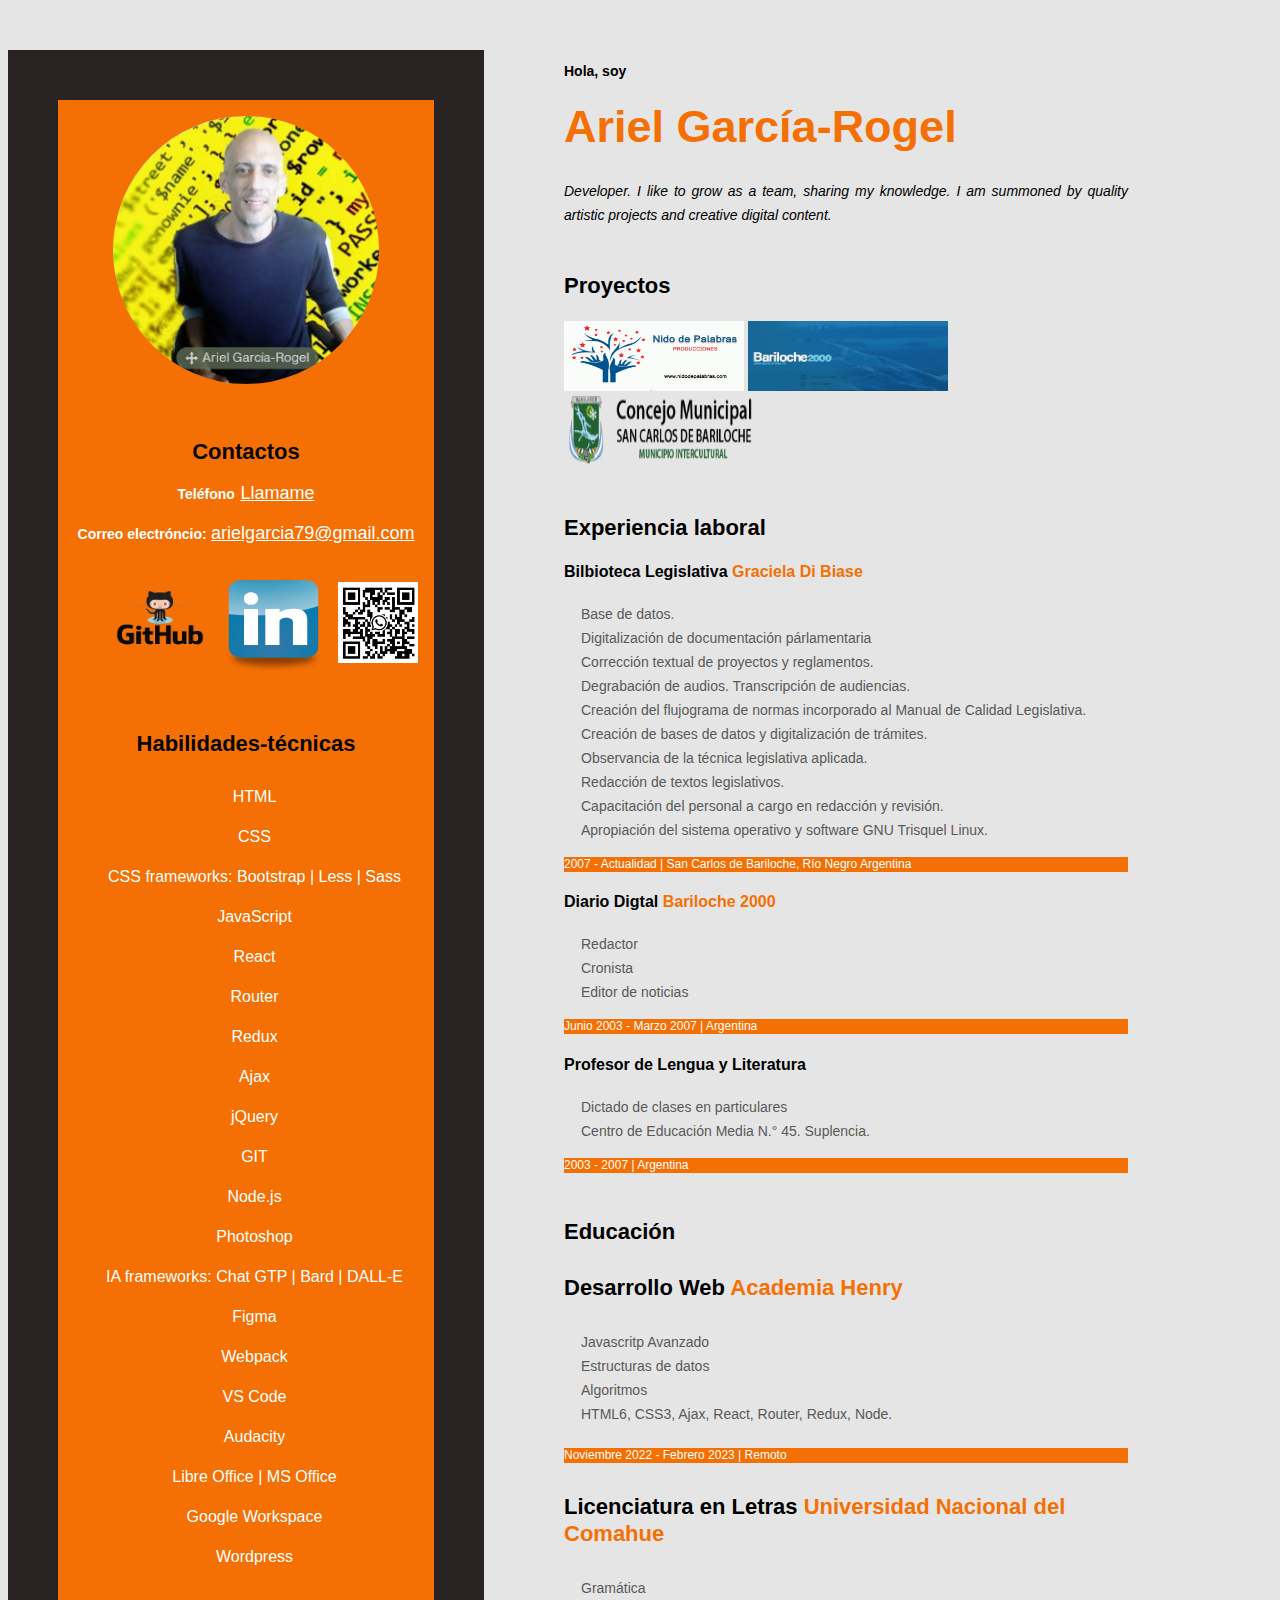
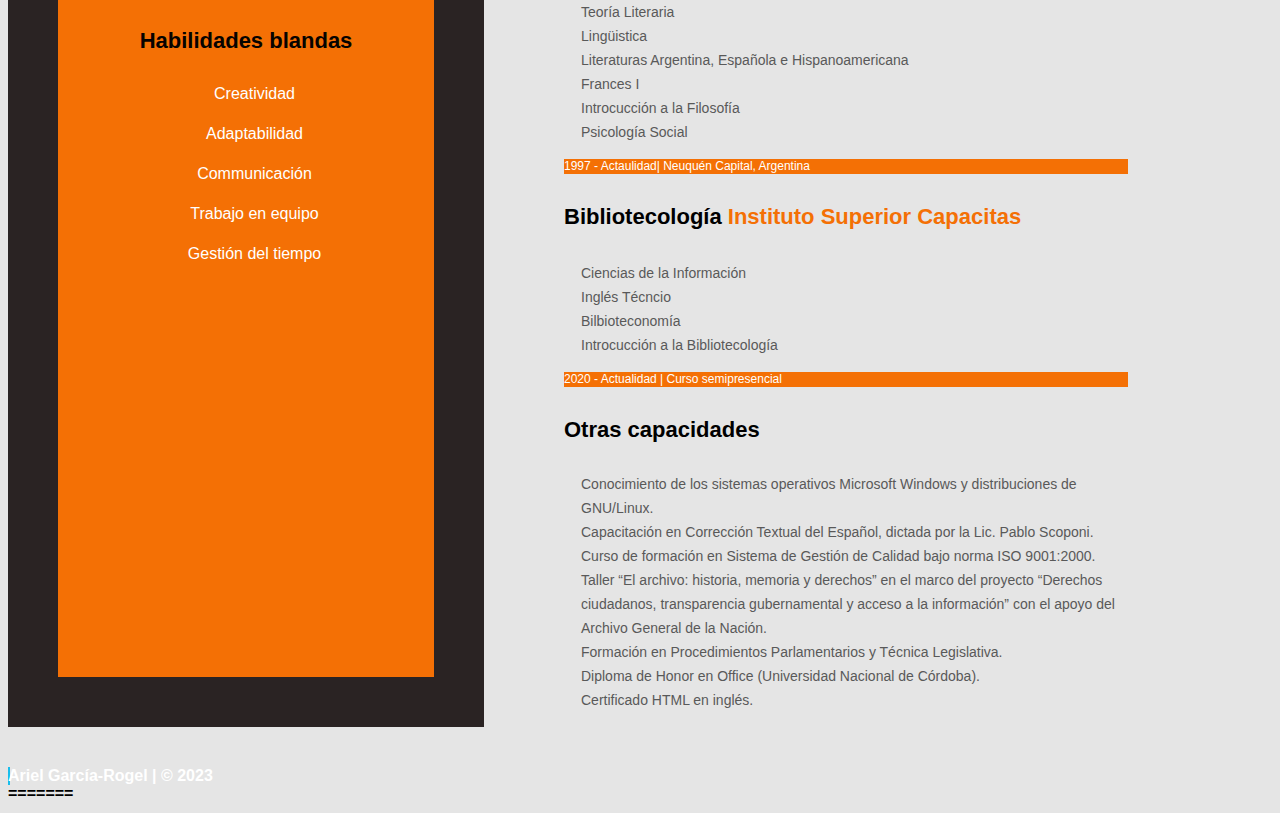
==== index.html @ dad8a307 "230621" ====
<!DOCTYPE html>
<html lang="en">
<head>
    <meta charset="UTF-8">
    <html>
        <head>
            
        </head>
    </html>
    <meta http-equiv="X-UA-Compatible" content="IE=edge">
    <meta name="viewport" content="width=device-width, initial-scale=1.0">
    <title>AEGR</title>
    <link rel="icon" href ="./favicon.png" >
    <link rel="stylesheet" href="css/styles.css">
    <link rel="preconnect" href="https://fonts.gstatic.com" crossorigin>
    <link href="https://fonts.googleapis.com/css2?family=Montserrat:ital,wght@0,300;1,400;1,700&display=swap" rel="stylesheet">

    <script src="https://ajax.googleapis.com/ajax/libs/jquery/3.4.1/jquery.min.js"></script>
</head>
<body>
    
    <!-- Contenedor principal -->
    <div class="contenedor-principal">
        
        <!-- Información general -->
        <div class="informacion-general"> 
             
            <!-- Descripción -->
            <div class="descripcion">
             
            <h2 class="descripcion-profesion">Hola, soy</h2> 
            <h1 class="nombre"> Ariel García-Rogel</h1>
            <!-- <p class="texto-descripcion"> Soy experto en Letras y estoy iniciando mi carrera como Full Stack Developer. Me gusta crecer en equipo, compartiendo mi talento y conocimiento. Los proyectos artísticos de calidad y los contenidos digitales creativos me convocan.</p> -->
       <p class="textoDescripcionEnglish"> Developer. I like to grow as a team, sharing my knowledge. I am summoned by quality artistic projects and creative digital content.  </p></div>
       <script src="https://ajax.googleapis.com/ajax/libs/jquery/2.1.1/jquery.min.js"></script>
       <div class="response">
         <span class="dismiss">X</span>
                 </div> <!--  Proyectos -->
                <nav></nav>
           <div class="proyectos">
            <h3 class="titulo-seccion-principal">Proyectos</h3>
            <!-- <div> -->
             <a href="https://nidodepalabras.com" target=»_blank»><img class="imagen1" src="./img/img1.jpg" height="70px" width="180px"></a>
            <!-- </div> -->
            <!-- <div> -->
                <a href="https://bariloche2000.com/" target=»_blank»><img class="imagen2" src="./img/img2.png" height="70px" width="200px"></a></span>
             <!-- </div> -->
             <!-- <div> -->
                <a href="https://concejobariloche.gov.ar/" target=»_blank»><img class="imagen3" src="./img/img3.png"  height="70px" width="200px"></a></span>
             <!-- </div> -->
             <!-- <a href="https://concejobariloche.gov.ar/" target=»_blank»><img class="imagen3" src="./img/img3.png"  height="70px" width="200px"></a></span>
            -->

                <!-- Experiencia laboral -->
                <div class="expriencia-laboral"> <h3 class="titulo-seccion-principal"> Experiencia laboral</h3>
                    <!-- Empresa -->

                   <div> <h4>Bilbioteca Legislativa <span class= "colornaranja">Graciela Di Biase</span></h4>   
                   </div>
                   <ul class="lista-experiencia">
                    <li>Base de datos. </li>
                    <li>Digitalización de documentación párlamentaria </li>                                   
                    <li> Corrección textual de proyectos y reglamentos.</li>
                    <li> Degrabación de audios. Transcripción de audiencias.</li>
                    <li> Creación del flujograma de normas incorporado al Manual de Calidad Legislativa. </li>
                    <li> Creación de bases de datos y digitalización de trámites.</li>
                    <li> Observancia de la técnica legislativa aplicada.</li>
                    <li> Redacción de textos legislativos.</li>
                    <li> Capacitación del personal a cargo en redacción y revisión. </li>
                    <li> Apropiación del sistema operativo y software GNU Trisquel Linux.</li>
                    </ul>
                            <p class="periodoempresa">2007 - Actualidad  | San Carlos de Bariloche, Río Negro Argentina</p>
                         
                     <div><h4>Diario Digtal <span class= "colornaranja">Bariloche 2000</span> </h4> 
                          
                         <ul class="lista-experiencia">
                            <li>Redactor</li>                             
                            <li>Cronista</li>
                            <li>Editor de noticias</li>
                         </ul>
                         <p class="periodoempresa">  Junio 2003 - Marzo 2007  |  Argentina</p>
                        <div>  <h4>Profesor de Lengua y Literatura <span class= "colornaranja"></span> </h4> 
                          
                            <ul class="lista-experiencia">
                                <li>Dictado de clases en particulares</li>
                                <li>Centro de Educación Media N.° 45. Suplencia. </li>
                               </ul>
                               <p class="periodoempresa">  2003 - 2007  |  Argentina</p></div>
                    </div>
                </nav>
                    <!-- Educación-->
                    <div class="educacion">
                        <h3 class="titulo-seccion-principal"> Educación</h3>
                    <!--Universitarios--> 
                    <div> 
                        <h4>Desarrollo Web <span class= "colornaranja">Academia Henry</span></h4>                
                        <ul class="lista-experiencia"><li>Javascritp Avanzado </li>
                            <li>Estructuras de datos</li> 
                            <li>Algoritmos</li>
                            <li>HTML6, CSS3, Ajax, React, Router, Redux, Node.</li></ul>                        </p>
                        <p class="periodoempresa"> Noviembre 2022 - Febrero 2023 | Remoto </p>
                  </div> 
                   <div> 
                          <h4 ><h4>Licenciatura en Letras<span class= "colornaranja"> Universidad Nacional del Comahue</span></h4>                
                        
                          <ul class="lista-experiencia"> <li> Gramática </li> <li> Teoría Literaria </li> <li>Lingüistica </li>  <li>Literaturas Argentina, Española e Hispanoamericana</li> <li> Frances I</li> <li> Introcucción a la Filosofía</li> <li> Psicología Social</li></p>
                          </ul>
                          <p class="periodoempresa">1997 - Actaulidad| Neuquén Capital, Argentina </p>
                        </div>
                    <div> 
                        <h4>Bibliotecología <span class= "colornaranja">Instituto Superior Capacitas</span></h4>                
                        <h5> 
                            </h5>
                        
                        <ul class="lista-experiencia"> <li> Ciencias de la Información </li> <li>Inglés Técncio </li> <li>Bilbioteconomía </li><li> Introcucción a la Bibliotecología</li></p> 
                        </ul><p class="periodoempresa">2020 - Actualidad | Curso semipresencial </p></div>
                  
              
                  <div class="cham">
                    <h4> Otras capacidades <span class= "colornaranja"></span></h4>
                    <ul class="lista-experiencia">
                        <li>Conocimiento de los sistemas operativos Microsoft Windows y distribuciones de GNU/Linux. </li>
                        <li>Capacitación en Corrección Textual del Español, dictada por la Lic. Pablo Scoponi.</li>
                         <li>Curso de formación en Sistema de Gestión de Calidad bajo norma ISO 9001:2000.</li>
                         <li>Taller “El archivo: historia, memoria y derechos” en el marco del proyecto “Derechos ciudadanos, transparencia gubernamental y acceso a la información” con el apoyo del Archivo General de la Nación.</li>
                         <li>Formación en Procedimientos Parlamentarios y Técnica Legislativa. </li>
                         <li>Diploma de Honor en Office (Universidad Nacional de Córdoba).</li>
                        <li>Certificado HTML en inglés.</li>
                        
                </ul>
                        </div>
       </div>
  </div>
</div>   
        </div>
      
    <!-- Barra lateral -->
    <aside class= "barraLateral"> 
    
           <figure>  
            <img onclick="changeScr()" ondblclick="returnFoto()" id="foto" src ="./ariel garcia-rogel.jpeg" alt="AEGR foto del desarrollador" width="300px">
            <!-- <figcaption >  
               <p id="epigrafe">Snoppy working if you click the picture </p>  
            </figcaption>   -->
         </figure>  
         <div class="contactos"> 
            <h3 class="titulo">Contactos</h3> 
            <span class="contactos-tipo">Teléfono</span>
            <a class="contenido-contacto" href="tel:+5492944802730"> Llamame </a>
        </div> 
        <div>
            
        <div>
             <span class="contactos-tipo">Correo electróncio:</span>
            
             <a class="contenido-contacto" href="mailito">arielgarcia79@gmail.com</a>
        </div>
     <!-- redes -->
     <div> 
        <ul  class="logos">
       <li>
        <a href="https://github.com/Aricoins"> <img src="./img/GitHub-logo.png" alt="logo github" class="logo"/></a>
       </li>
        <li>
        <a href="https://www.linkedin.com/in/aegr/"> <img src="./img/linkedin.png" alt="logo linkedin" class="logo"/></a>
       </li>
        <li>
        <a href="https://wa.me/qr/36R5VFO5R3DOA1"> <img src="./img/whatsapqr.png" alt="logo linkedin" class="whatsapqr"/></a>
       </li>
    </ul>
    </div>
       <!-- Habilidades Técnicas -->
    <div class="habilidades-tecnicas">
        <h3 class="titulo"> Habilidades-técnicas</h3>
    <ul class="listalateral"> 
        <li><span class="item">HTML </span></li>
        <li><span class="item">CSS </span></li>
        <li><span class="item">CSS frameworks: Bootstrap | Less | Sass</span></li>
        <li><span class="item">JavaScript </span></li>
        <li><span class="item">React</span></li>
        <li><span class="item">Router</span></li>
        <li><span class="item">Redux</span></li>
        <li><span class="item">Ajax</span></li>
        <li><span class="item">jQuery</span></li>
         <li><span class="item">GIT </span></li>
        <li><span class="item">Node.js </span></li>
        <li><span class="item">Photoshop </span></li>
        <li><span class="item">IA frameworks: Chat GTP | Bard | DALL-E</span></li>
        <li><span class="item">Figma</span></li>
        <li><span class="item">Webpack </span></li>
        <li><span class="item">VS Code</span></li>
        <li><span class="item">Audacity</span></li>
        <li><span class="item">Libre Office | MS Office </span></li>
        <li><span class="item">Google Workspace</span></li>
        <li><span class="item">Wordpress</span></li>
        
        </ul>
    </div>
    <!-- Habilidades blandas -->
    <div class="habilidades-blandas"> 
        <h3 class="titulo">Habilidades blandas</h3>
        <ul class="listalateral"> 
        <li><span class="item">Creatividad</span> </li>
        <li><span class="item">Adaptabilidad</span> </li>
        <li><span class="item">Communicación</span></li>
        <li><span class="item">Trabajo en equipo</span></li>
        <li><span class="item">Gestión del tiempo</span></li>
    </ul>
    </div> 
    </aside>
</div>
</div>
<footer class="foot"> Ariel García-Rogel | © 2023 </footer>
</body>
<script type="text/javascript" src="./index.js" async></script>
<!-- 
<div class="cal"><div class="tituloapp">Ingrese su cantidad de UVA´s</div>
    <div class="boton3"> <input class="convertir" ></input></div> 
<button class="boton2">Convertir</button>  </div> </html> -->
=======

</html>
---- css/styles.css ----
body {
    background-color: #E5E5E5;
    font-family:'Lucida Sans', 'Lucida Sans Regular', 'Lucida Grande', 'Lucida Sans Unicode', Geneva, Verdana, sans-serif; 
    padding: 2px 0;
    font-weight: 900;
 max-width: calc(100% - 100px);
}


    #foto2{
        
        margin: 15px 0;
        transition: all;
        -webkit-transition: all 1s ease;
        -moz-transition: all 1s ease;
        -o-transition: all 1s ease;
         height: 400px;
        width: 650px;
        margin-left: -50px;
    }

/* nav ul{
    list-style-type: none;
    text-align: center;
 }
li{
    line-height: 24px;
   } */


/*--------------------*/
/*Contenedor Principal*/
/*--------------------*/
.response {
    display: none;
    opacity: 0.9;
    position: absolute;
    bottom: 15px;
    left: 15px;
    margin: 0;
    padding: 0;
    width: 500px;
}

.contenedor-principal {
display: flex;
flex-direction: row-reverse;
margin: 40px auto;
width: 1200px;
}
.nombre{
    color: rgb(244, 112, 5);
   
}
.colornaranja {

    color:rgb(244, 112, 5);
}


.informacion-general {   
    padding: 1px 80px;
    width: 600px;
    background-image: url("../img/backdev.jpg") 0.2;
    
}

/*Descripcion*/
.texto-descripcion {
  
    font-style: normal;
    font-weight: 400;
    font-size: 14px;
    line-height: 24px;
    text-align: justify;
   }

.textoDescripcionEnglish
{

    font-style: italic;
    font-weight: 400;
    font-size: 14px;
    line-height: 24px;
    text-align: justify;
   }

.descripcion-profesion {
    font-size: 14px;
    font-weight: 700;
   
}
.nombre {
        font-style: normal;
        font-weight: 700;
        font-size: 45px;
        line-height: 55px;
        margin-top: 20px;
        margin-bottom: 25px;
   }
/*Secciones principales*/

.titulo-seccion-principal {

    font-style: normal;
    font-weight: 700;
    font-size: 22px;
    line-height: 27px;
    margin-top: 45px;
   
}

.lista-proyectos {
        font-style: normal;
        font-weight: 700;
        font-size: 14px;
        line-height: 24px;
        color: #000000;
        padding-left: 17px;
      
}

.imagen1 .imagen2 .imagen3{
    transition:all .5s ease-in-out;
}
.imagen3:hover {filter: saturate(300%);}
.imagen2:hover {filter: saturate(300%);}
.imagen1:hover {filter: saturate(300%);}


.enlace-proyecyos {

    font-style: normal;
    font-weight: 400;
    font-size: 14px;
    line-height: 24px;
    color: #595959;

}


.puntitos {
    font-style: normal;
    font-weight: 400;
    font-size: 14px;
    line-height: 24px;
    letter-spacing: 1px;
    padding-left: 17px;
}


.periodoempresa {
    font-style: normal;
    font-weight: 400;
    font-size: 12px;
    line-height: 15px;
    color: #A8A8A8;
    margin-top: 15px;
    margin-bottom: 11px;
    color: white;
    background-color: rgb(244, 112, 5);
    }

.lista-experiencia {
font-style: normal;
font-weight: 400;
font-size: 14px;
line-height: 24px;
color: #595959;
padding-left: 17px;

}
/*Seccion Proyectos*/
.puesto-empresa{
    font-style: normal;
    font-weight: 700;
    font-size: 16px;
    line-height: 20px;
}
.programas {

    font-style: normal;
    font-weight: 400;
    font-size: 14px;
    line-height: 24px;
    

}
/*Seccion educacion*/

.educacion {
    font-style: normal;
    font-weight: 700;
    font-size: 22px;
    line-height: 27px;
}

/*--------------------*/
/*Barra Lateral*/
/*--------------------*/

#epigrafe{
  color: white;
  font-weight: 300;
}
.barraLateral {
    background-color: rgb(244, 112, 5);
    width: 400px;
    text-align: center;
    border: #2a2323, solid, 50px;
}
.titulo {
    color: rgb(6, 3, 0);
    font-style: normal;
    font-weight: 700;
    font-size: 22px;
    line-height: 27px;
    margin-top: 50px;
    margin-bottom: 8px;
}
/*Seccion Contactos*/
.contactos-tipo {
    color: white; 
    font-style: normal;
    font-weight: 700;
    font-size: 14px;
    line-height: 24px;
}
.contenido-contacto {
    color: white;
    font-style: normal;
    font-weight: 400;
    font-size: 18px;
    line-height: 40px
}

.contactos, .habilidades-tecnicas, .habilidades-blandas {
    font-style: normal;
    font-size: 20px;
    color: #FFFFFF;
}
.logos{
    width: 80%;
    display: flex;
    flex-direction: row;
    justify-content: space-around;
    align-items: center
}
.logo{
    width: 7em;
    height: 6em;
    padding: 5%;
}
.whatsapqr{
    width: 5em;
    position: relative;
    background: rgb(6, 241, 13);
    margin-left: 20%;
}

.whatsapqr:hover{
    width: 40em;
    background: rgb(6, 241, 13);
    padding: 10%;
    justify-content: center;
}





/*Seccion de lista*/
.listalateral {
    padding-left: 17px;
}

.listalateral > li {
color: rgb(16, 7, 0);
}
.item {
    color: white;
    font-style: normal;
    font-weight: 400;
    font-size: 16px;
    line-height: 40px;
}
.foot{
        text-align: center;
       width: 0;
        overflow: inherit;
        white-space: nowrap;
        font-size: 1rem;
        margin: 2 auto;
        font-family: "Book Antigua", "Arial", "Courier New";
        border-right: 0.15em solid #18bdec;
        animation: typing 4s steps(68) 1s 1 normal both, blink 1s steps(1) infinite;
        background-color: rgb(244, 112, 5);
        color: white;
        animation-play-state: running;
    }
    .foot:hover {
        animation-play-state: running;
      }
      
      @keyframes typing {
        from {
          width: 0;
        }
        to {
          width: 100%;
        }
      }
      @keyframes blink {
        50% {
          border-color: transparent;
        }
      }
    .cal{

   background-color: rgb(6, 1, 1);
   width: 25%;
   padding: 2%;
   border-radius: 1cm;
   position: absolute; 
   display: flex;
   justify-content: center;
   flex-direction: column;
   align-items: center;

 } 
ul{
    list-style-type: none;
}

 .convertir {
    background-color: rgb(55, 59, 27);
    right: 30px; 
    padding: 8%;
    color: white;
    text-align: center;
    font-size: 150%;
    }
 .boton3{
    display: flex;
justify-content: center
  }
  
  .boton2{
  width: 85%;
  border-radius: 3cm;
  
  }
.tituloapp {
    
    width: 100%;
    color: white;
    font-size: 50%;
    background-color: rgb(203, 21, 130);
    border-radius:22cqh;
    border-style:groove;
    border-color:  rgb(75, 114, 75);
    padding: 2%;
    text-align: center;
    display:flex;
    justify-content: center;
    }
    .resultados{
        width: 100%;
        background-color: red;
    }

#foto{

    border-radius: 80%;
    width: 90%;
}
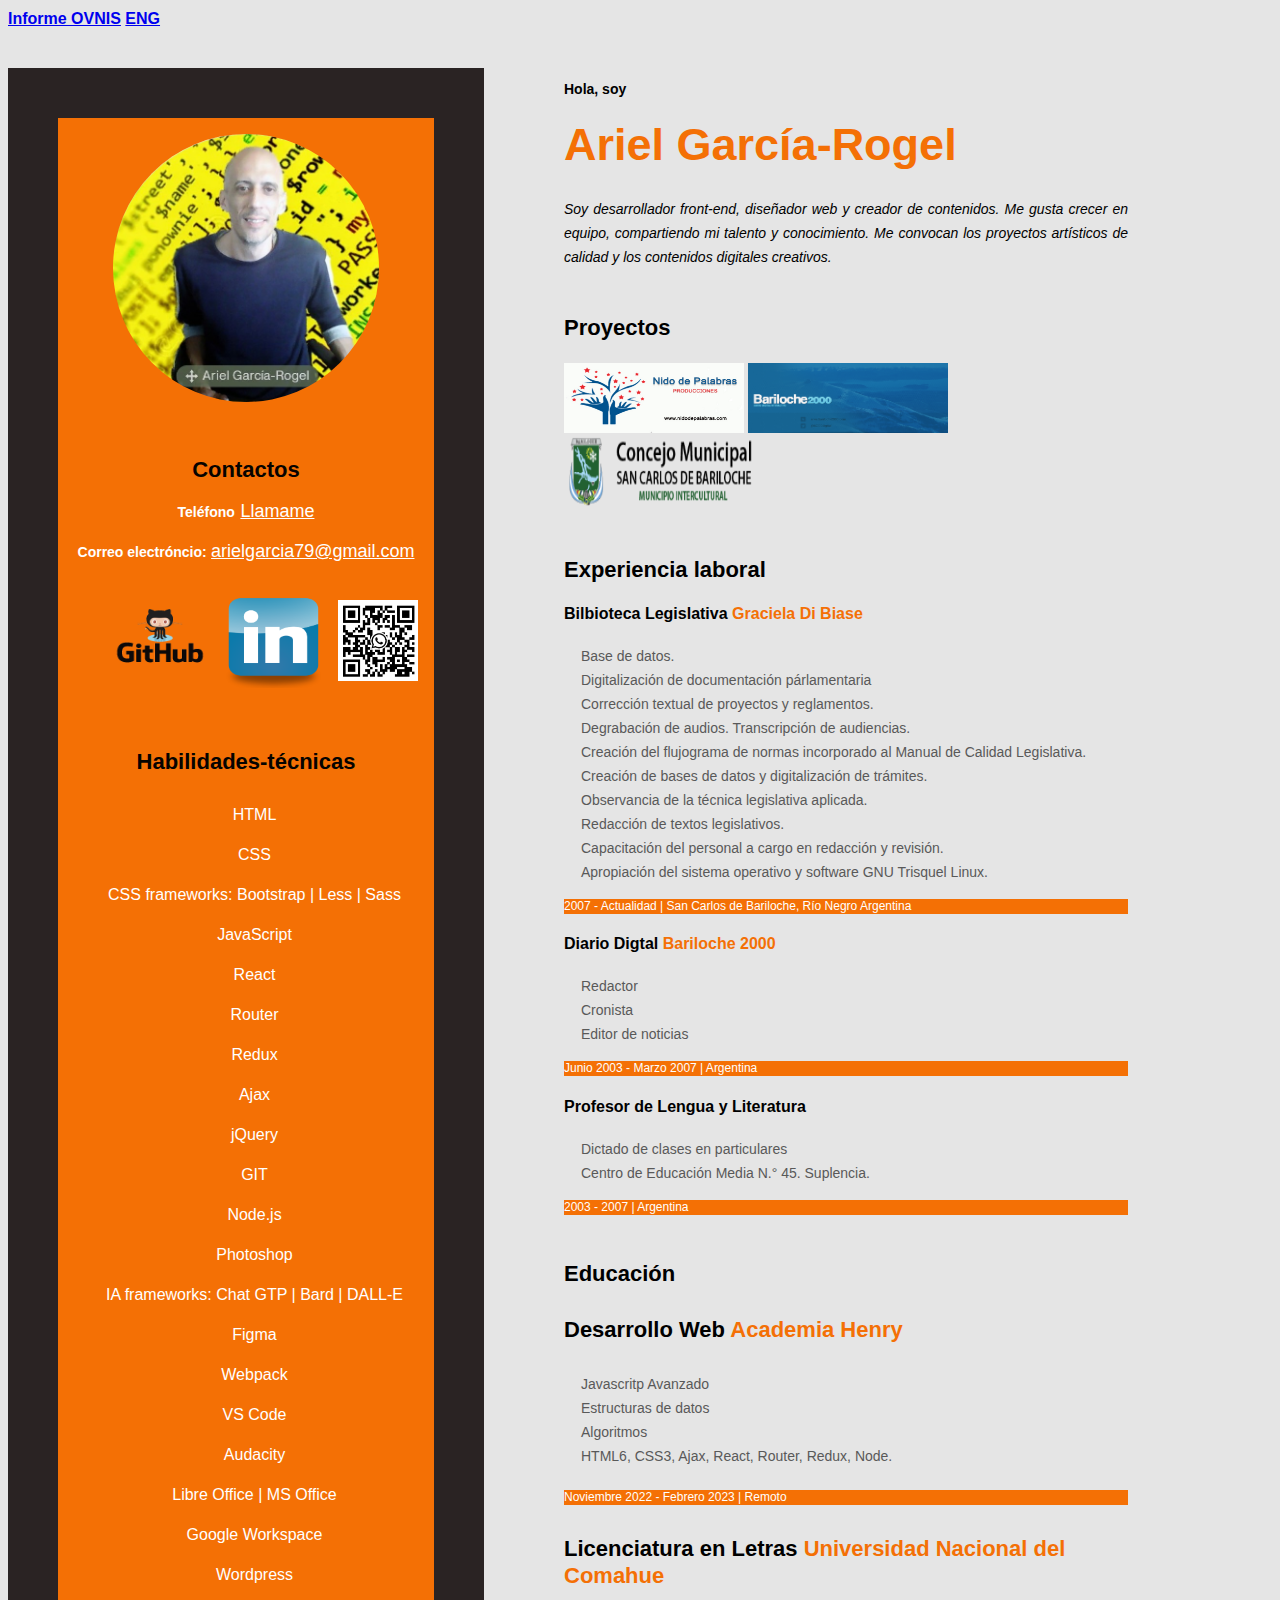
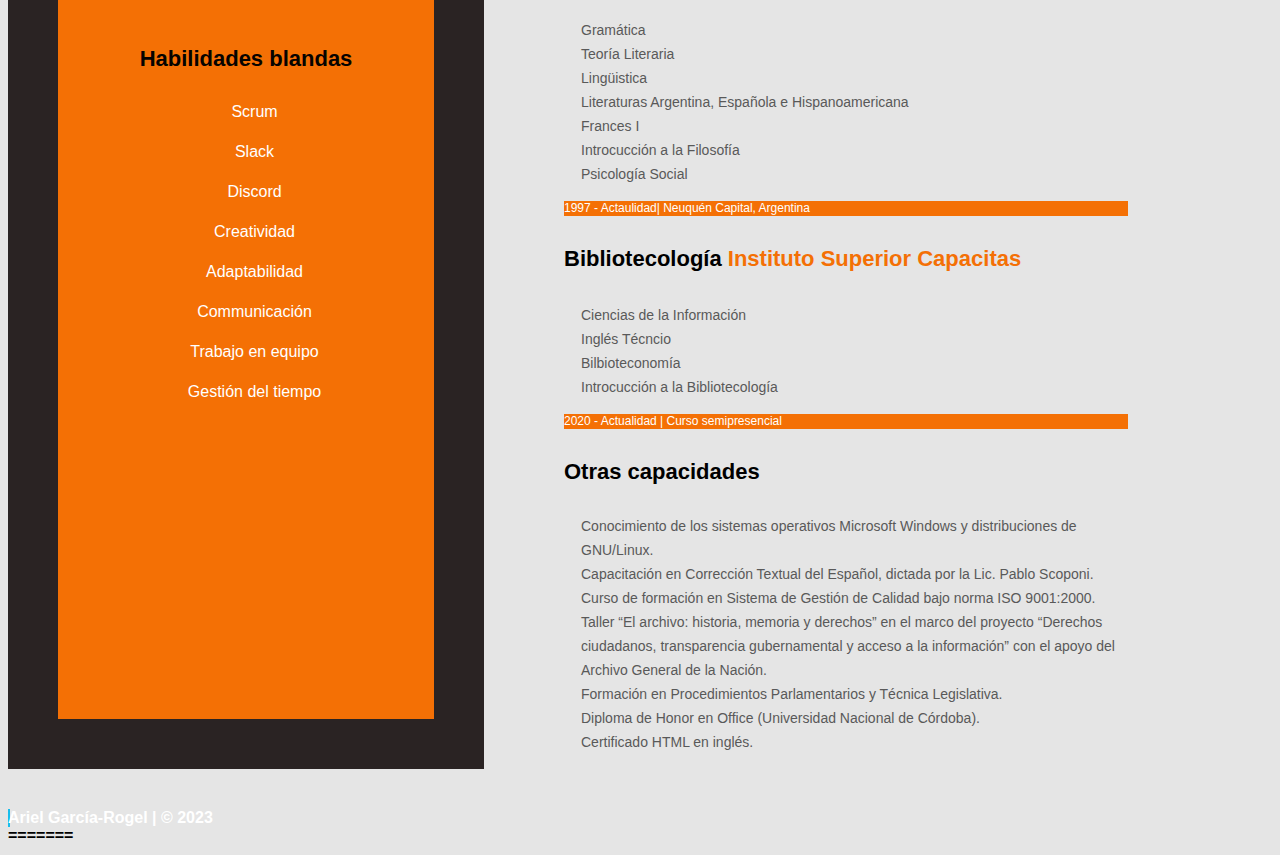
==== commit f4873b64: "ovnis" ====
--- a/index.html
+++ b/index.html
@@ -18,6 +18,9 @@
     <script src="https://ajax.googleapis.com/ajax/libs/jquery/3.4.1/jquery.min.js"></script>
 </head>
 <body>
+    <a href="ovnis.html" title="informeNasaEspañol">Informe OVNIS</a>
+    
+    <a href="index2.html" title="english">ENG</a>
     
     <!-- Contenedor principal -->
     <div class="contenedor-principal">
@@ -31,7 +34,7 @@
             <h2 class="descripcion-profesion">Hola, soy</h2> 
             <h1 class="nombre"> Ariel García-Rogel</h1>
             <!-- <p class="texto-descripcion"> Soy experto en Letras y estoy iniciando mi carrera como Full Stack Developer. Me gusta crecer en equipo, compartiendo mi talento y conocimiento. Los proyectos artísticos de calidad y los contenidos digitales creativos me convocan.</p> -->
-       <p class="textoDescripcionEnglish"> Developer. I like to grow as a team, sharing my knowledge. I am summoned by quality artistic projects and creative digital content.  </p></div>
+       <p class="textoDescripcionEnglish">Soy desarrollador front-end, diseñador web y creador de contenidos. Me gusta crecer en equipo, compartiendo mi talento y conocimiento. Me convocan los proyectos artísticos de calidad y los contenidos digitales creativos. </p></div>
        <script src="https://ajax.googleapis.com/ajax/libs/jquery/2.1.1/jquery.min.js"></script>
        <div class="response">
          <span class="dismiss">X</span>
@@ -200,6 +203,9 @@
     <div class="habilidades-blandas"> 
         <h3 class="titulo">Habilidades blandas</h3>
         <ul class="listalateral"> 
+        <li><span class="item">Scrum</span> </li>
+        <li><span class="item">Slack</span> </li>
+        <li><span class="item">Discord</span> </li>
         <li><span class="item">Creatividad</span> </li>
         <li><span class="item">Adaptabilidad</span> </li>
         <li><span class="item">Communicación</span></li>
--- a/css/styles.css
+++ b/css/styles.css
@@ -259,9 +259,9 @@
 }
 
 .whatsapqr:hover{
-    width: 40em;
+    width: 20em;
     background: rgb(6, 241, 13);
-    padding: 10%;
+    padding: 5%;
     justify-content: center;
 }
 
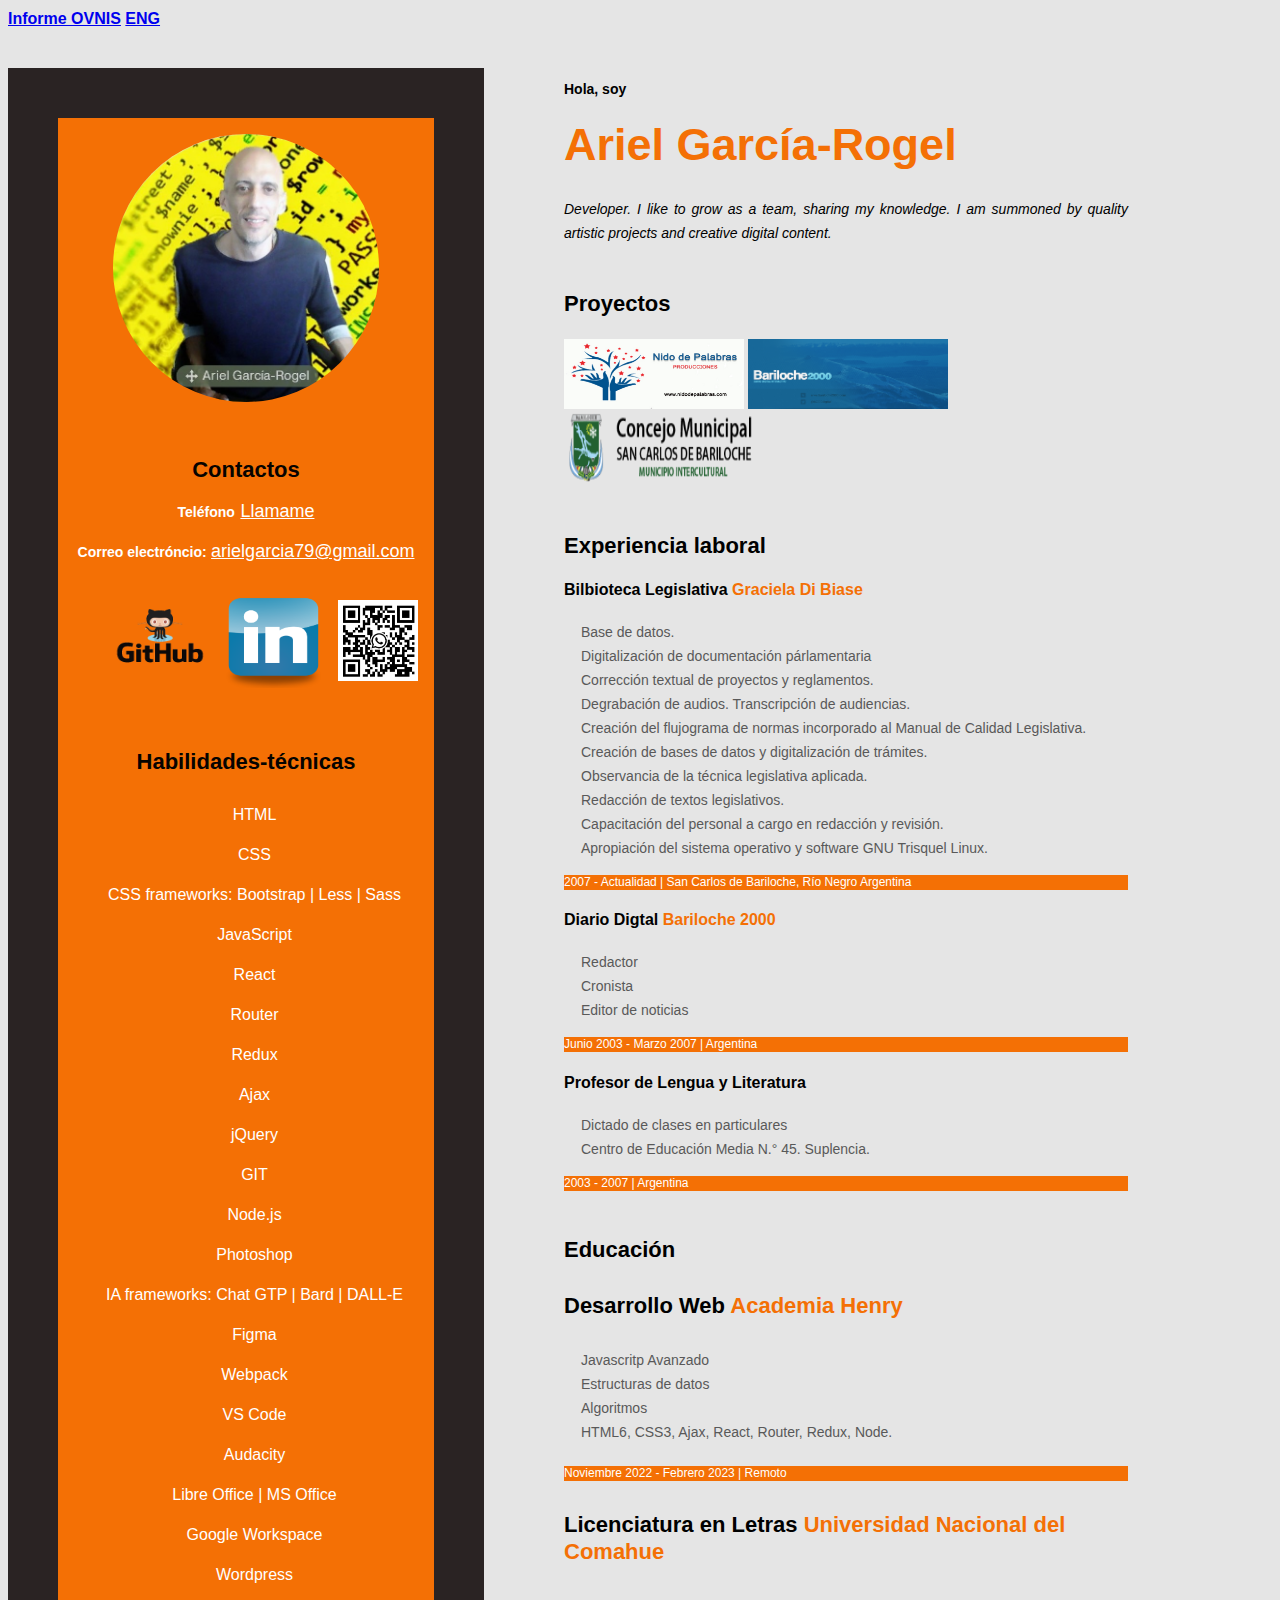
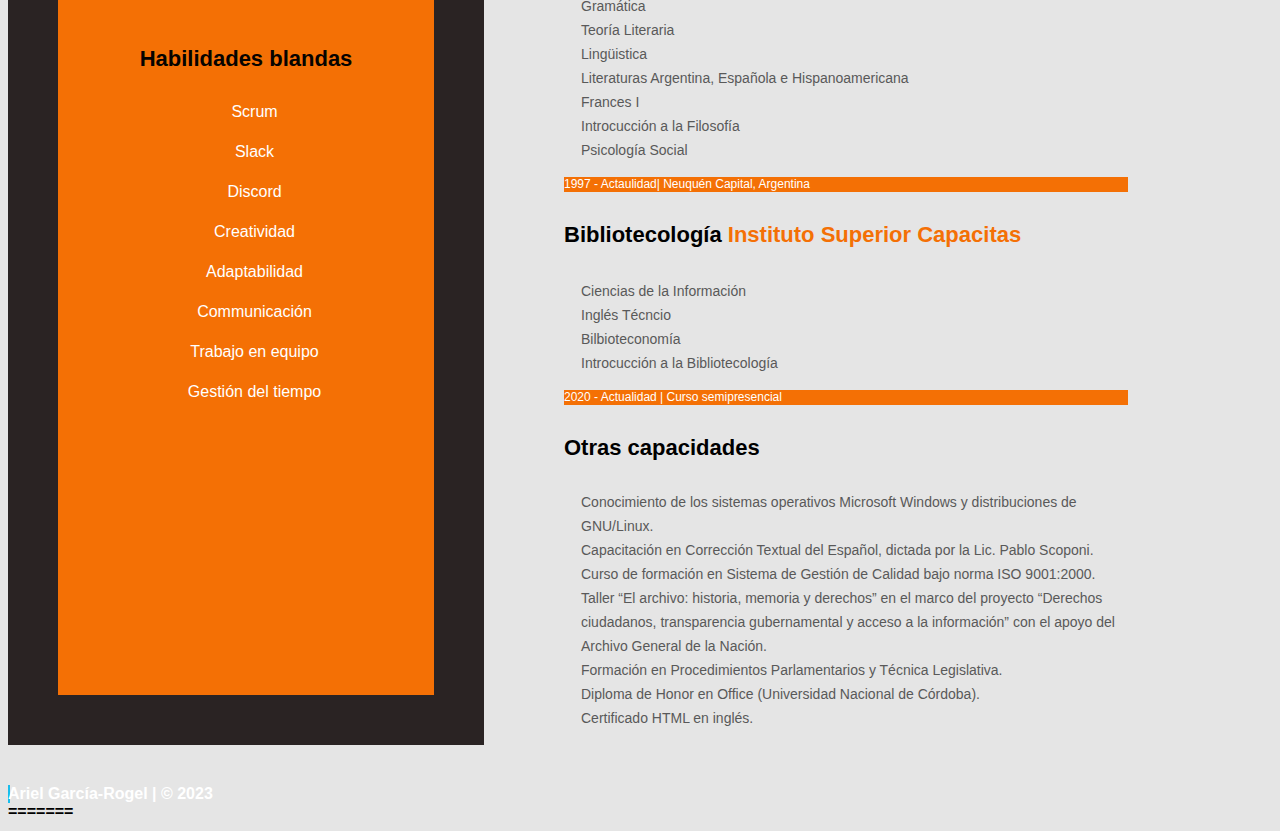
==== commit 930c3c53: "Merge branch 'master' of https://github.com/Aricoins/cvEs" ====
--- a/index.html
+++ b/index.html
@@ -34,7 +34,7 @@
             <h2 class="descripcion-profesion">Hola, soy</h2> 
             <h1 class="nombre"> Ariel García-Rogel</h1>
             <!-- <p class="texto-descripcion"> Soy experto en Letras y estoy iniciando mi carrera como Full Stack Developer. Me gusta crecer en equipo, compartiendo mi talento y conocimiento. Los proyectos artísticos de calidad y los contenidos digitales creativos me convocan.</p> -->
-       <p class="textoDescripcionEnglish">Soy desarrollador front-end, diseñador web y creador de contenidos. Me gusta crecer en equipo, compartiendo mi talento y conocimiento. Me convocan los proyectos artísticos de calidad y los contenidos digitales creativos. </p></div>
+       <p class="textoDescripcionEnglish"> Developer. I like to grow as a team, sharing my knowledge. I am summoned by quality artistic projects and creative digital content.  </p></div>
        <script src="https://ajax.googleapis.com/ajax/libs/jquery/2.1.1/jquery.min.js"></script>
        <div class="response">
          <span class="dismiss">X</span>
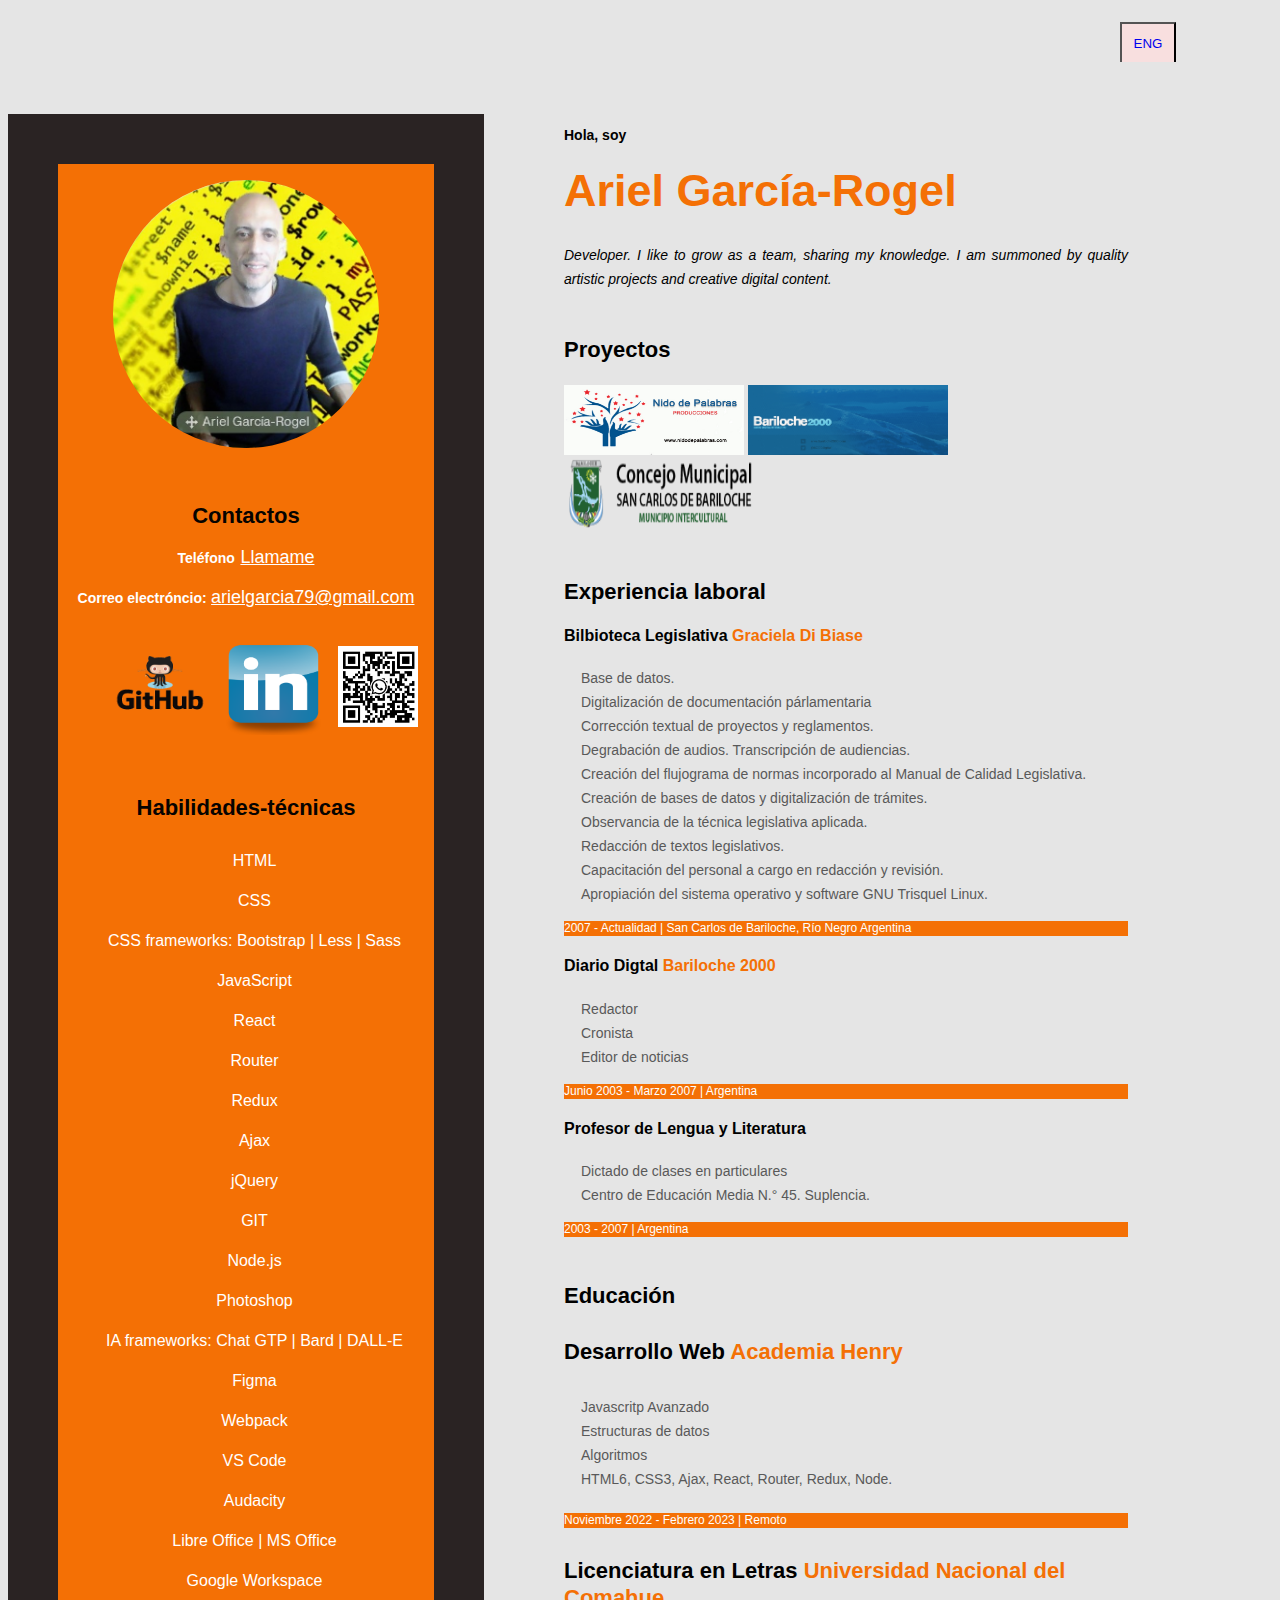
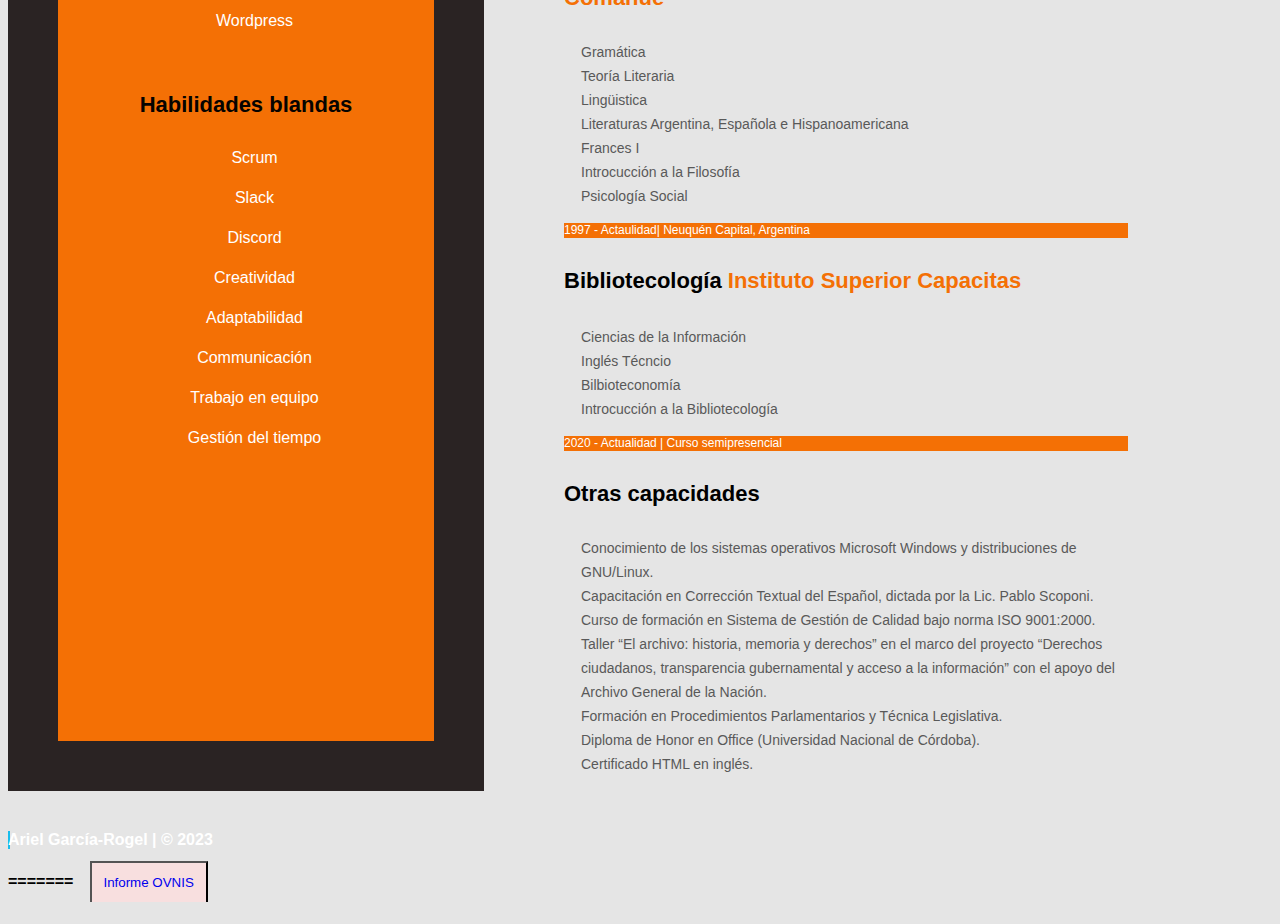
==== commit d34ddd3d: "ovnis" ====
--- a/index.html
+++ b/index.html
@@ -18,10 +18,14 @@
     <script src="https://ajax.googleapis.com/ajax/libs/jquery/3.4.1/jquery.min.js"></script>
 </head>
 <body>
-    <a href="ovnis.html" title="informeNasaEspañol">Informe OVNIS</a>
-    
-    <a href="index2.html" title="english">ENG</a>
-    
+
+    <div style="display: flex; justify-content: right">
+   
+<button  class= "botonesTop" ><a href="index2.html" title="english">ENG</a>
+</button> 
+<div></div>
+
+</div>
     <!-- Contenedor principal -->
     <div class="contenedor-principal">
         
@@ -226,3 +230,5 @@
 =======
 
 </html>
+<button class= "botonesTop" > <a href="ovnis.html" title="informeNasaEspañol">Informe OVNIS</a>
+</button>--- a/css/styles.css
+++ b/css/styles.css
@@ -6,6 +6,23 @@
  max-width: calc(100% - 100px);
 }
 
+
+
+.botonesTop{ 
+color: white;
+text-emphasis-color: white;
+background-color: rgb(248, 223, 223); 
+padding: 1%;
+border-bottom: #E5E5E5;
+margin: 1%;
+
+}
+.botonesTop a {
+    text-decoration: none;
+}
+a:active{
+    color: white;
+}
 
     #foto2{
         
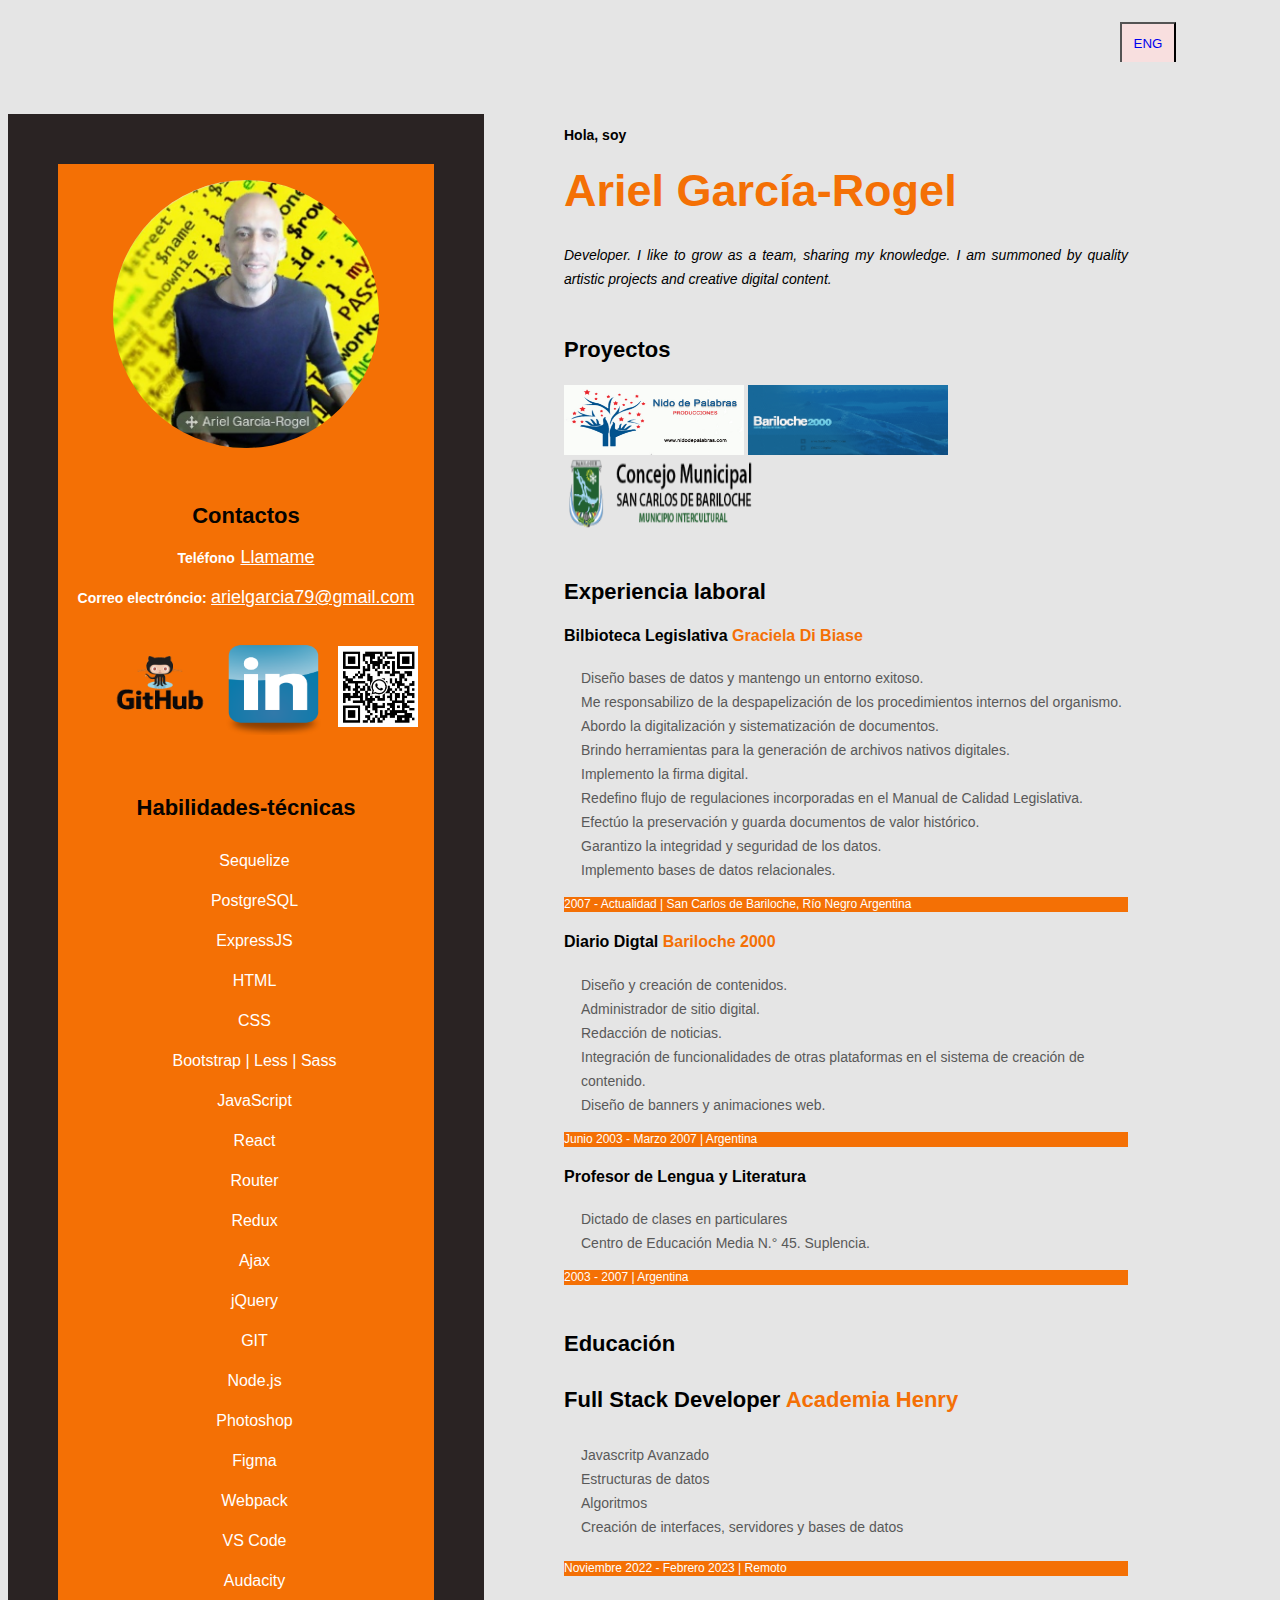
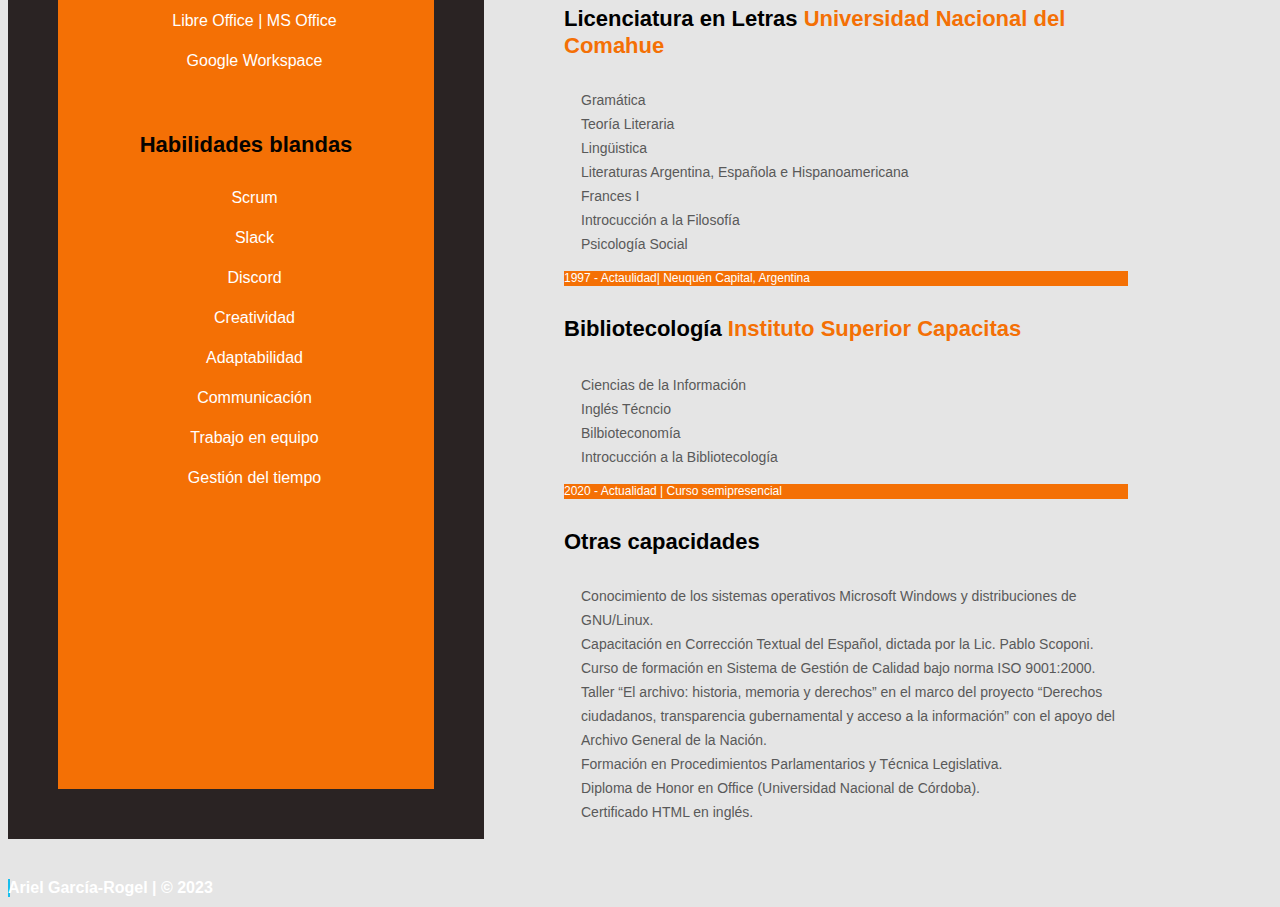
==== commit 18acdcbd: "sdc" ====
--- a/index.html
+++ b/index.html
@@ -2,11 +2,6 @@
 <html lang="en">
 <head>
     <meta charset="UTF-8">
-    <html>
-        <head>
-            
-        </head>
-    </html>
     <meta http-equiv="X-UA-Compatible" content="IE=edge">
     <meta name="viewport" content="width=device-width, initial-scale=1.0">
     <title>AEGR</title>
@@ -65,26 +60,29 @@
                    <div> <h4>Bilbioteca Legislativa <span class= "colornaranja">Graciela Di Biase</span></h4>   
                    </div>
                    <ul class="lista-experiencia">
-                    <li>Base de datos. </li>
-                    <li>Digitalización de documentación párlamentaria </li>                                   
-                    <li> Corrección textual de proyectos y reglamentos.</li>
-                    <li> Degrabación de audios. Transcripción de audiencias.</li>
-                    <li> Creación del flujograma de normas incorporado al Manual de Calidad Legislativa. </li>
-                    <li> Creación de bases de datos y digitalización de trámites.</li>
-                    <li> Observancia de la técnica legislativa aplicada.</li>
-                    <li> Redacción de textos legislativos.</li>
-                    <li> Capacitación del personal a cargo en redacción y revisión. </li>
-                    <li> Apropiación del sistema operativo y software GNU Trisquel Linux.</li>
-                    </ul>
+                       <li>Diseño bases de datos y mantengo un entorno exitoso.</li>
+                        <li>Me responsabilizo de la despapelización de los procedimientos internos del organismo.</li>
+                        <li>Abordo la digitalización y sistematización de documentos.</li>
+                        <li>Brindo herramientas para la generación de archivos nativos digitales.</li>
+                        <li>Implemento la firma digital.</li>
+                        <li>Redefino flujo de regulaciones incorporadas en el Manual de Calidad Legislativa.</li>
+                        <li>Efectúo la preservación y guarda documentos de valor histórico.</li>
+                        <li>Garantizo la integridad y seguridad de los datos.</li>
+                        <li>Implemento bases de datos relacionales.</li>
+                      </ul>
+                      
                             <p class="periodoempresa">2007 - Actualidad  | San Carlos de Bariloche, Río Negro Argentina</p>
                          
                      <div><h4>Diario Digtal <span class= "colornaranja">Bariloche 2000</span> </h4> 
                           
                          <ul class="lista-experiencia">
-                            <li>Redactor</li>                             
-                            <li>Cronista</li>
-                            <li>Editor de noticias</li>
-                         </ul>
+                                <li>Diseño y creación de contenidos.</li>
+                                <li>Administrador de sitio digital.</li>
+                                <li>Redacción de noticias.</li>
+                                <li>Integración de funcionalidades de otras plataformas en el sistema de creación de contenido.</li>
+                                <li>Diseño de banners y animaciones web.</li>
+                              </ul>
+                              
                          <p class="periodoempresa">  Junio 2003 - Marzo 2007  |  Argentina</p>
                         <div>  <h4>Profesor de Lengua y Literatura <span class= "colornaranja"></span> </h4> 
                           
@@ -100,11 +98,16 @@
                         <h3 class="titulo-seccion-principal"> Educación</h3>
                     <!--Universitarios--> 
                     <div> 
-                        <h4>Desarrollo Web <span class= "colornaranja">Academia Henry</span></h4>                
-                        <ul class="lista-experiencia"><li>Javascritp Avanzado </li>
+                        <h4>Full Stack Developer <span class= "colornaranja">Academia Henry</span></h4>                
+                        <ul class="lista-experiencia">
+                            <li>Javascritp Avanzado </li>
                             <li>Estructuras de datos</li> 
                             <li>Algoritmos</li>
-                            <li>HTML6, CSS3, Ajax, React, Router, Redux, Node.</li></ul>                        </p>
+                            <li>Creación de interfaces, servidores y bases de datos </li>
+                            </ul>
+                              
+                        
+                        </ul>                        </p>
                         <p class="periodoempresa"> Noviembre 2022 - Febrero 2023 | Remoto </p>
                   </div> 
                    <div> 
@@ -178,28 +181,32 @@
     </div>
        <!-- Habilidades Técnicas -->
     <div class="habilidades-tecnicas">
-        <h3 class="titulo"> Habilidades-técnicas</h3>
+        <h3 class="titulo"> Habilidades-técnicas
+
+        </h3>
     <ul class="listalateral"> 
-        <li><span class="item">HTML </span></li>
-        <li><span class="item">CSS </span></li>
-        <li><span class="item">CSS frameworks: Bootstrap | Less | Sass</span></li>
+        
+        <li><span class="item">Sequelize</span></li>
+        <li><span class="item">PostgreSQL</span></li>
+        <li><span class="item">ExpressJS </span></li>
+        <li><span class="item">HTML</span></li>
+        <li><span class="item">CSS</span></li>
+        <li><span class="item">Bootstrap | Less | Sass</span></li>
         <li><span class="item">JavaScript </span></li>
         <li><span class="item">React</span></li>
         <li><span class="item">Router</span></li>
         <li><span class="item">Redux</span></li>
         <li><span class="item">Ajax</span></li>
         <li><span class="item">jQuery</span></li>
-         <li><span class="item">GIT </span></li>
+         <li><span class="item"> GIT </span></li>
         <li><span class="item">Node.js </span></li>
         <li><span class="item">Photoshop </span></li>
-        <li><span class="item">IA frameworks: Chat GTP | Bard | DALL-E</span></li>
         <li><span class="item">Figma</span></li>
         <li><span class="item">Webpack </span></li>
         <li><span class="item">VS Code</span></li>
         <li><span class="item">Audacity</span></li>
         <li><span class="item">Libre Office | MS Office </span></li>
         <li><span class="item">Google Workspace</span></li>
-        <li><span class="item">Wordpress</span></li>
         
         </ul>
     </div>
@@ -223,12 +230,3 @@
 <footer class="foot"> Ariel García-Rogel | © 2023 </footer>
 </body>
 <script type="text/javascript" src="./index.js" async></script>
-<!-- 
-<div class="cal"><div class="tituloapp">Ingrese su cantidad de UVA´s</div>
-    <div class="boton3"> <input class="convertir" ></input></div> 
-<button class="boton2">Convertir</button>  </div> </html> -->
-=======
-
-</html>
-<button class= "botonesTop" > <a href="ovnis.html" title="informeNasaEspañol">Informe OVNIS</a>
-</button>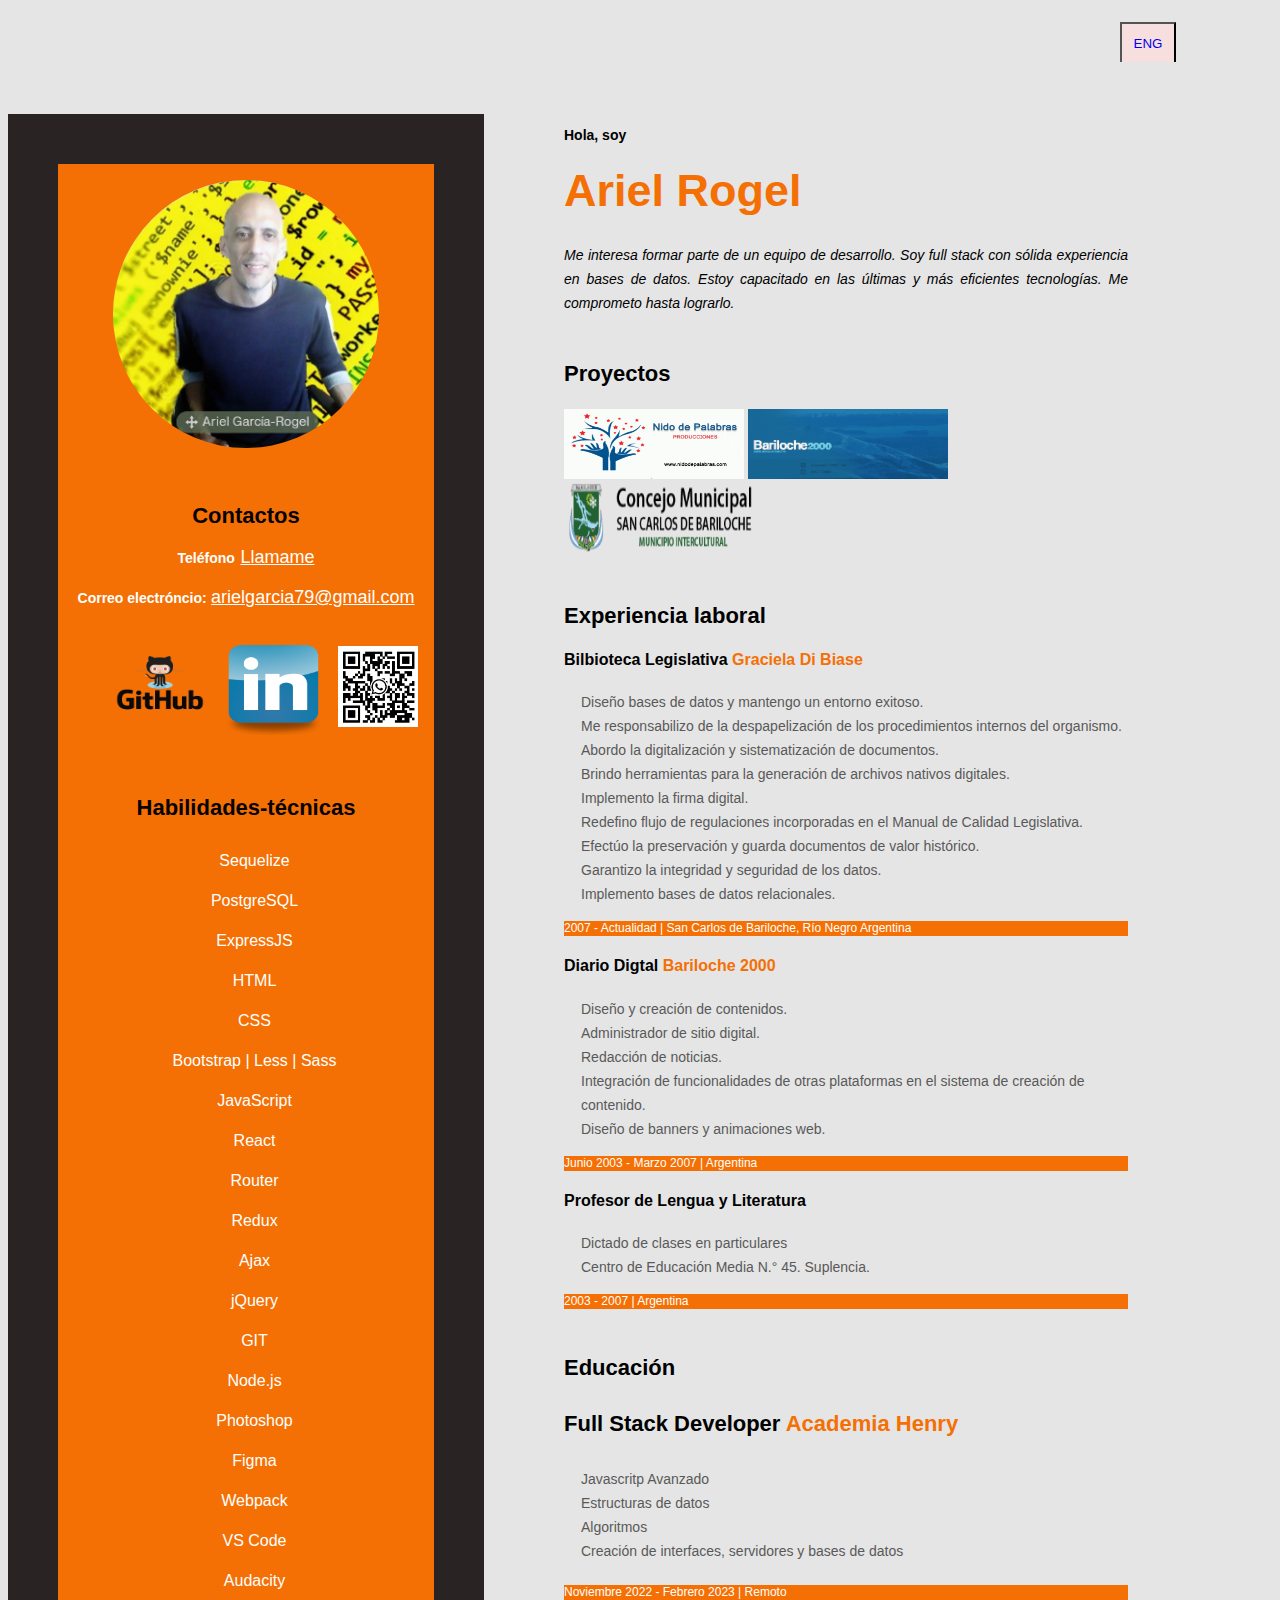
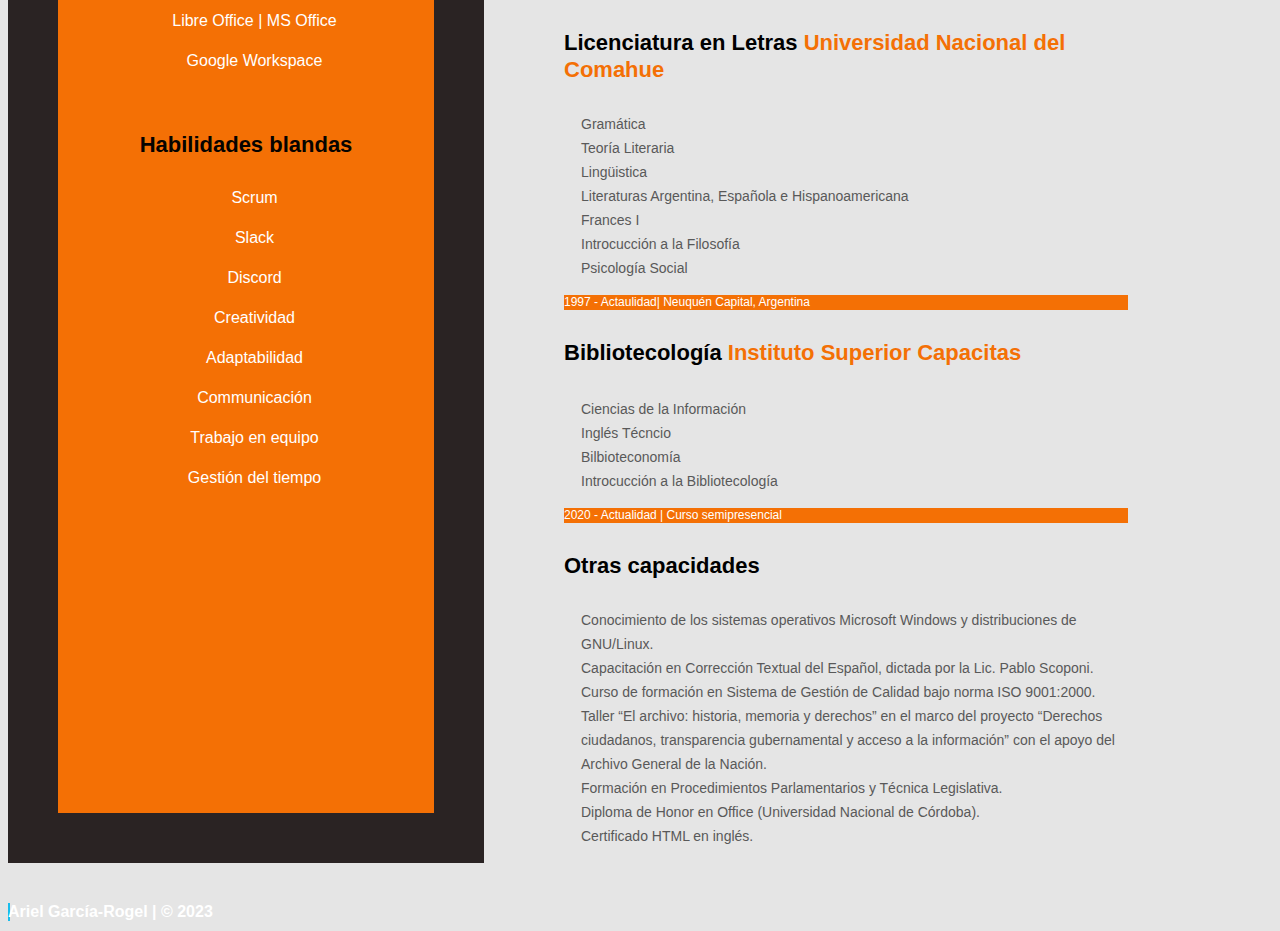
==== commit 888a1f99: "sdc" ====
--- a/index.html
+++ b/index.html
@@ -31,9 +31,10 @@
             <div class="descripcion">
              
             <h2 class="descripcion-profesion">Hola, soy</h2> 
-            <h1 class="nombre"> Ariel García-Rogel</h1>
+            <h1 class="nombre"> Ariel Rogel</h1>
             <!-- <p class="texto-descripcion"> Soy experto en Letras y estoy iniciando mi carrera como Full Stack Developer. Me gusta crecer en equipo, compartiendo mi talento y conocimiento. Los proyectos artísticos de calidad y los contenidos digitales creativos me convocan.</p> -->
-       <p class="textoDescripcionEnglish"> Developer. I like to grow as a team, sharing my knowledge. I am summoned by quality artistic projects and creative digital content.  </p></div>
+       <p class="textoDescripcionEnglish"> 
+        Me interesa formar parte de un equipo de desarrollo. Soy full stack con sólida experiencia en bases de datos. Estoy capacitado en las últimas y más eficientes tecnologías. Me comprometo hasta lograrlo.  </p></div>
        <script src="https://ajax.googleapis.com/ajax/libs/jquery/2.1.1/jquery.min.js"></script>
        <div class="response">
          <span class="dismiss">X</span>
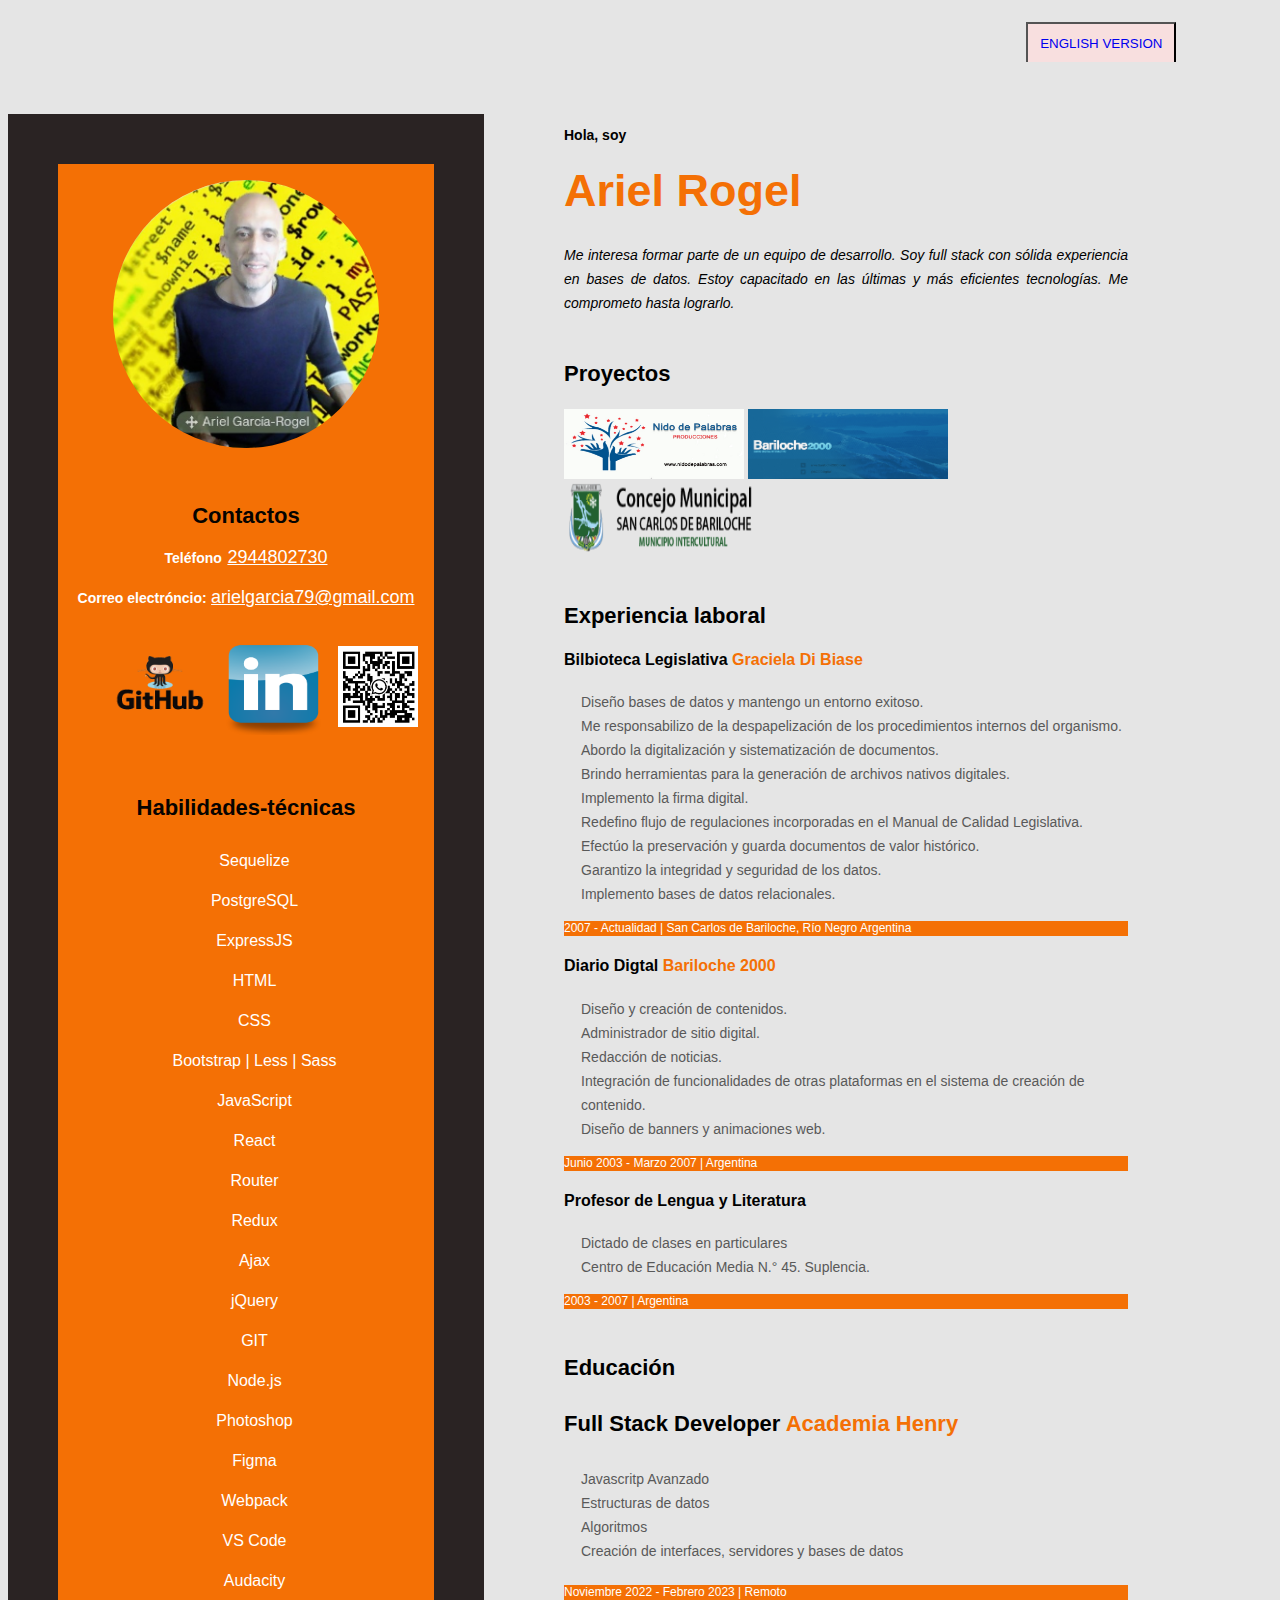
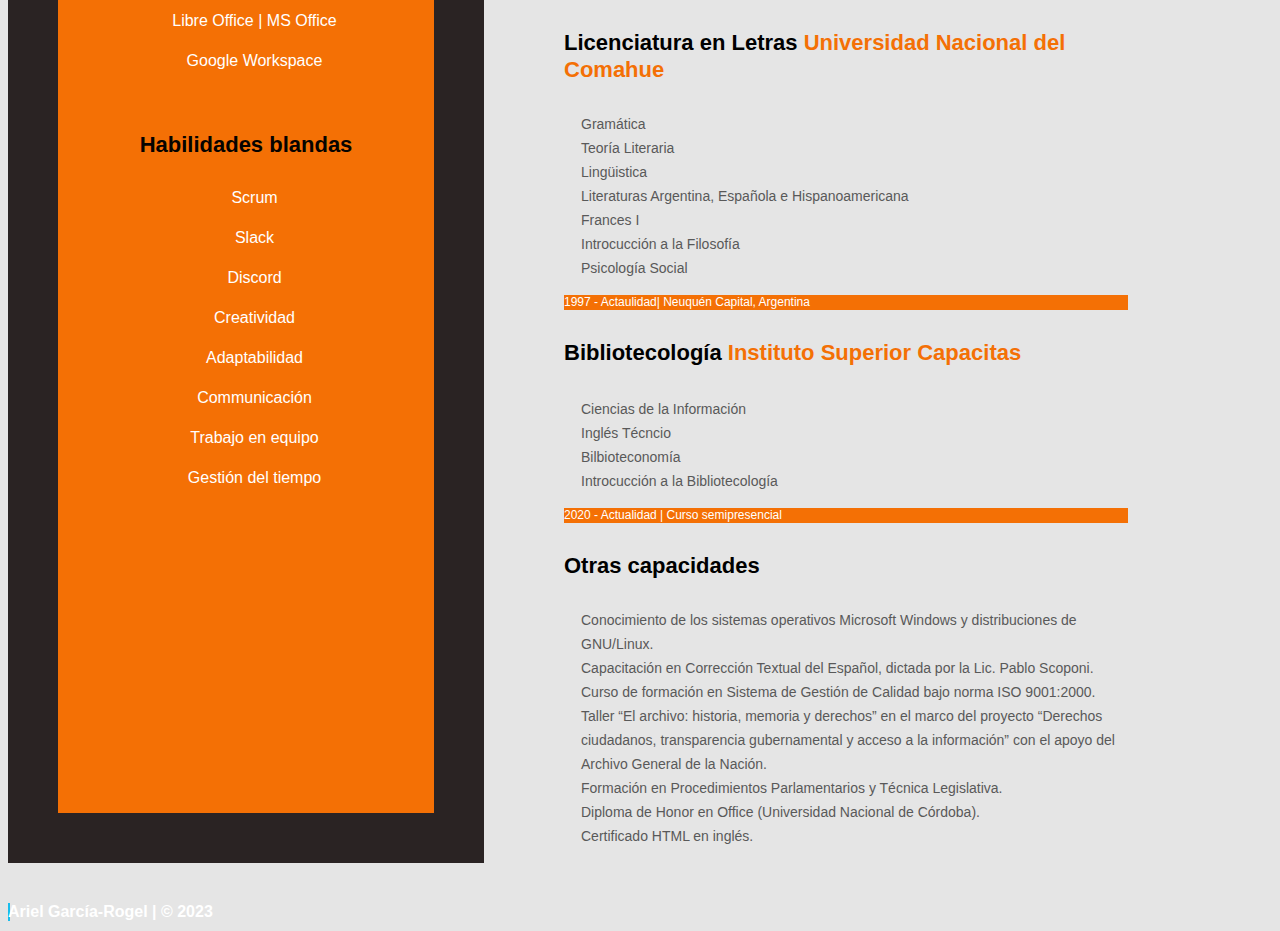
==== commit e4860eed: "csd" ====
--- a/index.html
+++ b/index.html
@@ -16,7 +16,7 @@
 
     <div style="display: flex; justify-content: right">
    
-<button  class= "botonesTop" ><a href="index2.html" title="english">ENG</a>
+<button  class= "botonesTop" ><a href="englishCV.html" title="english">ENGLISH VERSION</a>
 </button> 
 <div></div>
 
@@ -157,7 +157,7 @@
          <div class="contactos"> 
             <h3 class="titulo">Contactos</h3> 
             <span class="contactos-tipo">Teléfono</span>
-            <a class="contenido-contacto" href="tel:+5492944802730"> Llamame </a>
+            <a class="contenido-contacto" href="tel:+5492944802730"> 2944802730 </a>
         </div> 
         <div>
             
@@ -176,7 +176,7 @@
         <a href="https://www.linkedin.com/in/aegr/"> <img src="./img/linkedin.png" alt="logo linkedin" class="logo"/></a>
        </li>
         <li>
-        <a href="https://wa.me/qr/36R5VFO5R3DOA1"> <img src="./img/whatsapqr.png" alt="logo linkedin" class="whatsapqr"/></a>
+        <a href="https://wa.me/qr/36R5VFO5R3DOA1"> <img src="./img/whatsapqr.png" alt="logo linkedin" class="whatsapqr fadeIn"/></a>
        </li>
     </ul>
     </div>
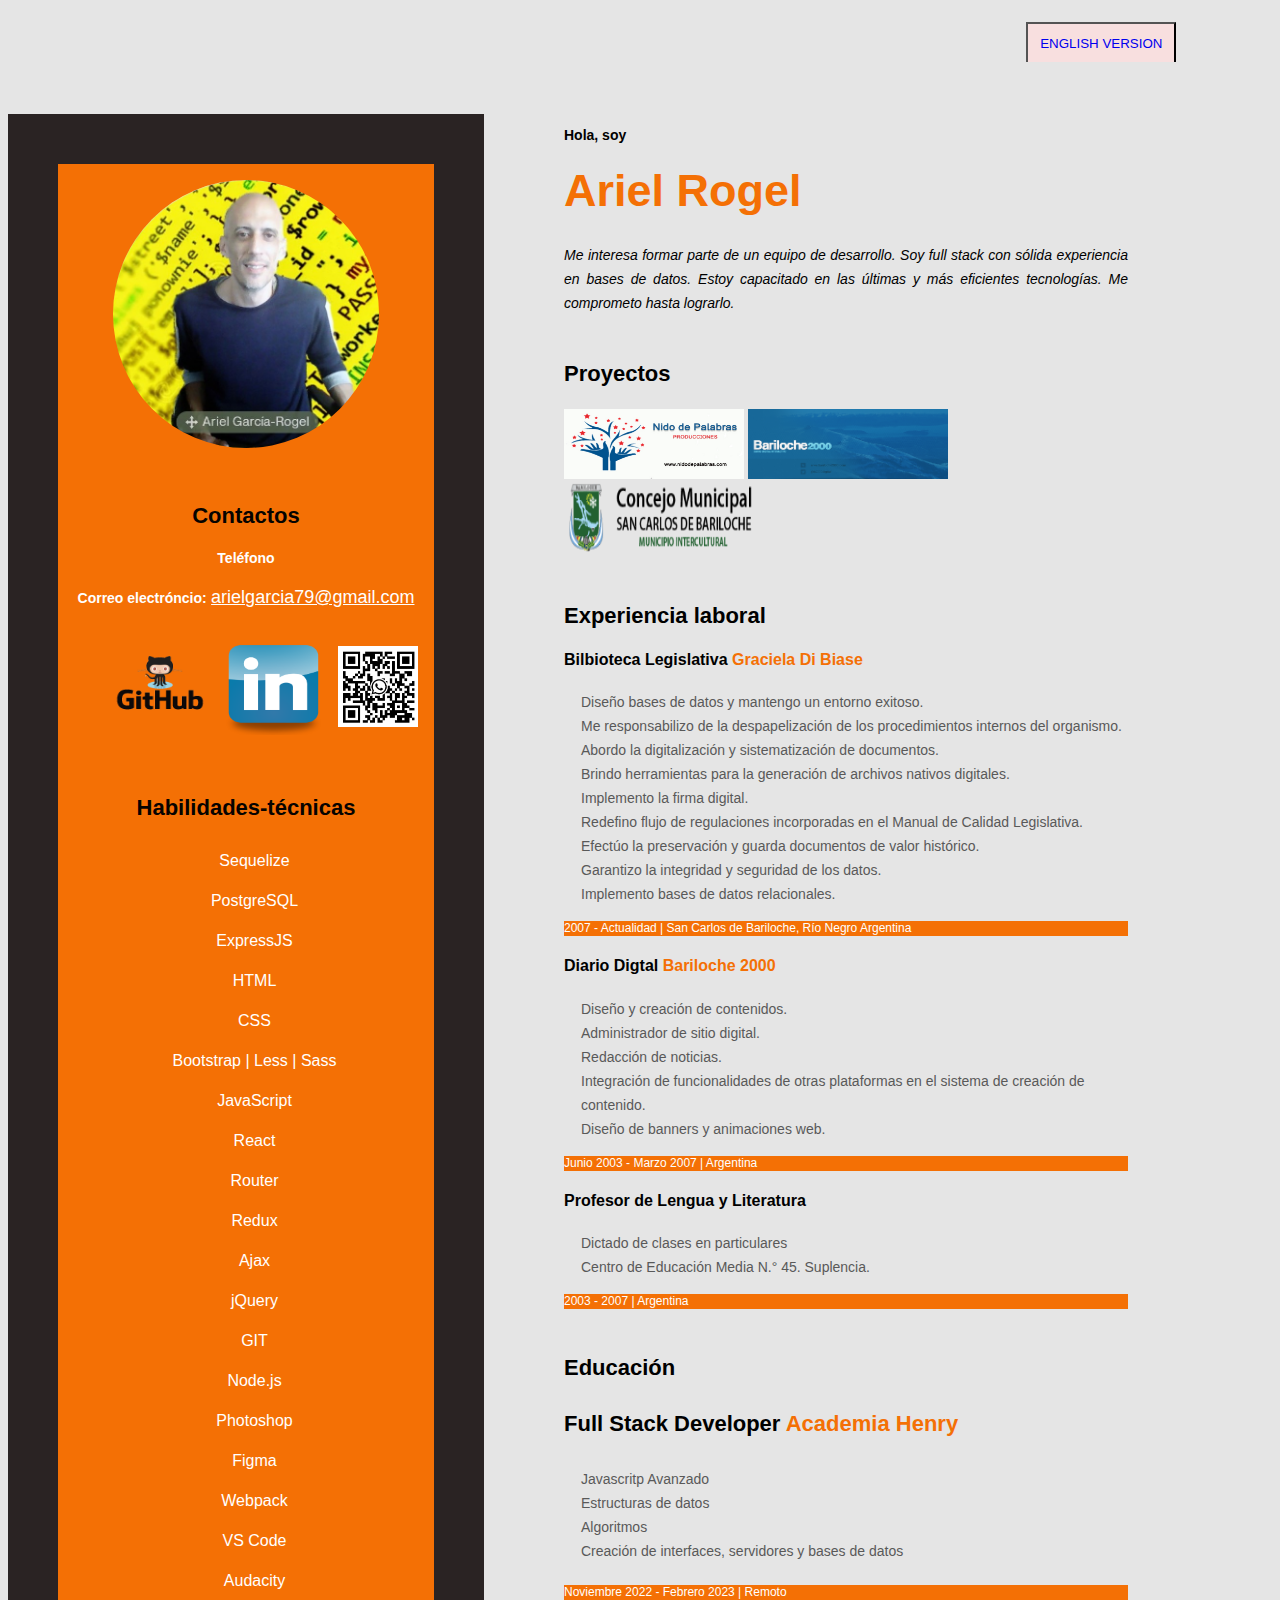
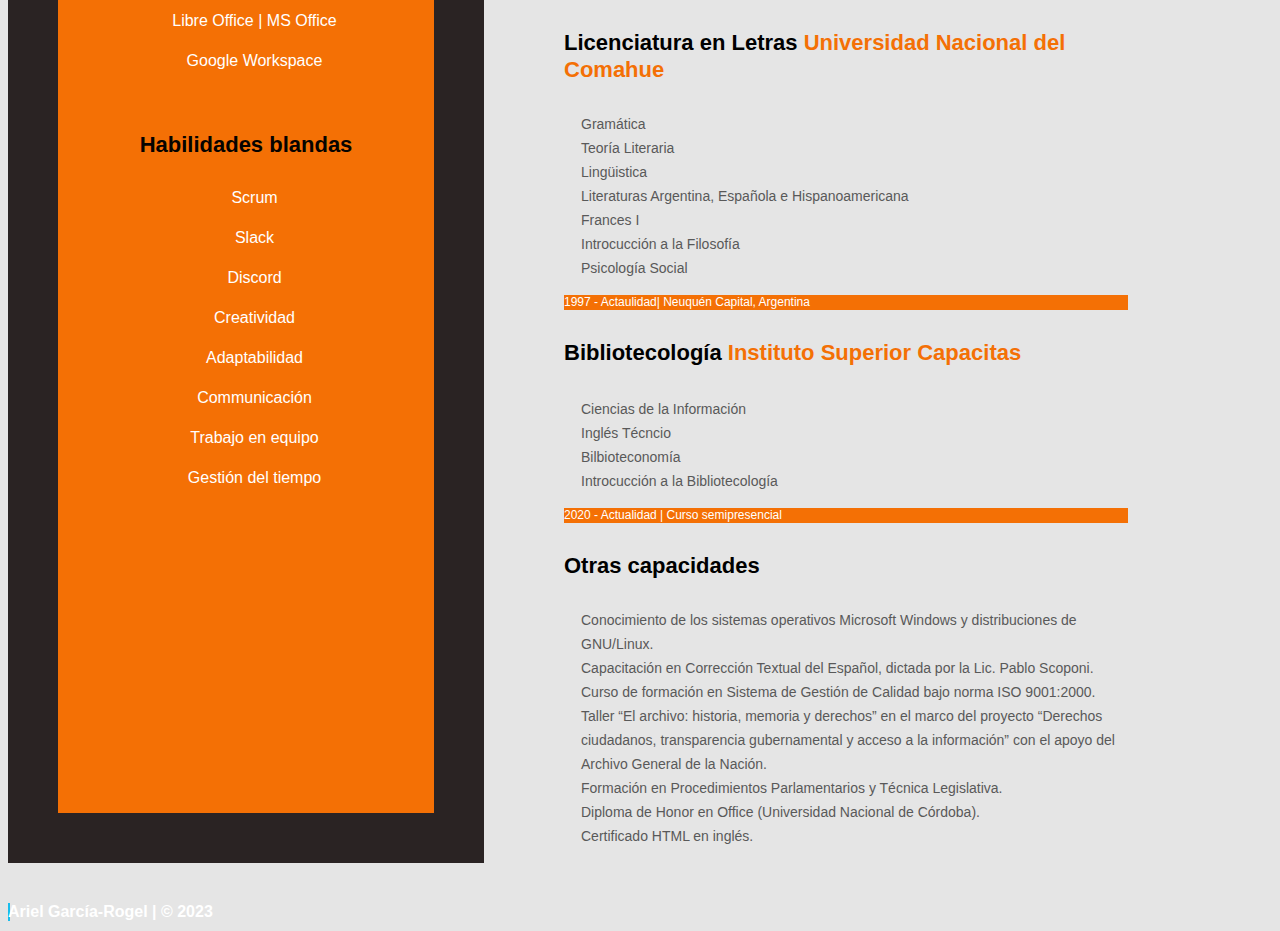
==== commit 0cf9b702: "Update index.html" ====
--- a/index.html
+++ b/index.html
@@ -157,7 +157,7 @@
          <div class="contactos"> 
             <h3 class="titulo">Contactos</h3> 
             <span class="contactos-tipo">Teléfono</span>
-            <a class="contenido-contacto" href="tel:+5492944802730"> 2944802730 </a>
+            <a class="contenido-contacto" href="tel:">  </a>
         </div> 
         <div>
             
